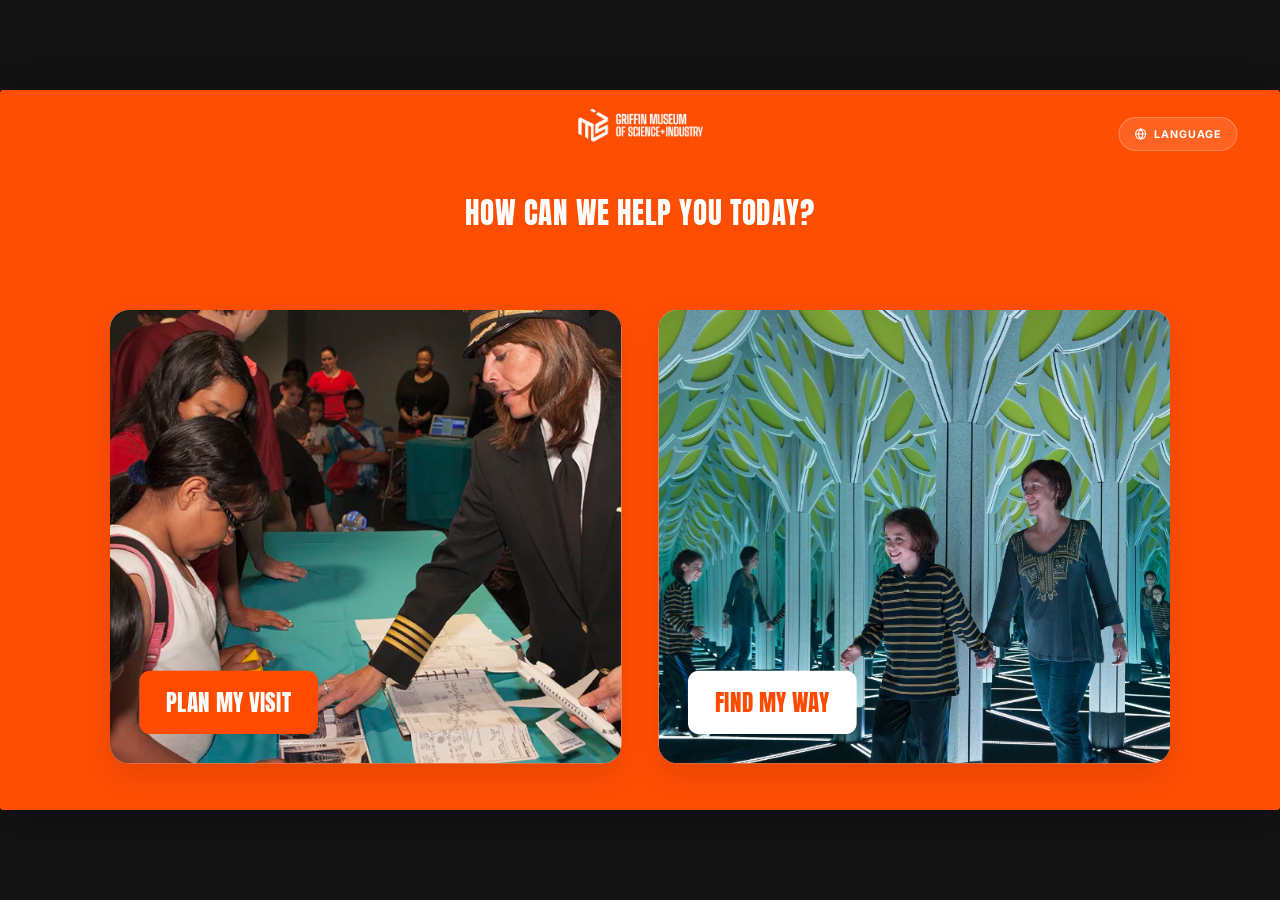
==== Kiosk/index.html @ d7f987ac "Add files via upload" ====
<!DOCTYPE html>
<html lang="en">
<head>
<meta charset="UTF-8">
<title>Griffin Museum of Science + Industry — Plan My Visit Kiosk</title>
<link rel="preconnect" href="https://fonts.googleapis.com">
<link href="https://fonts.googleapis.com/css2?family=Anton&family=Inter:wght@400;500;600;700;800&display=swap" rel="stylesheet">
<style>
  :root{
    --orange:#FE4E04;
    --orange-deep:#E64300;
    --orange-dark:#C93800;
    --orange-pill:#FF4B00;
    --orange-tint:#FFF1EA;
    --orange-tint2:#FFE3D4;
    --cream:#FFFBF8;
    --ink:#2A140A;
    --ink-soft:#6B4433;
    --line:#F0D9CC;
    --white:#FFFFFF;
    --shadow: 0 18px 40px rgba(120,40,0,0.18);
    --shadow-sm: 0 6px 16px rgba(120,40,0,0.14);
  }
  *{box-sizing:border-box; margin:0; padding:0;}
  html,body{
    width:100%; height:100%; overflow:hidden;
    background:#1a1a1a;
    font-family:'Inter',sans-serif;
  }
  .stage-wrap{
    position:fixed; inset:0;
    display:flex; align-items:center; justify-content:center;
    background:#141414;
  }
  .kiosk{
    position:absolute;
    left:50%;
    top:50%;
    width:1920px; height:1080px;
    transform-origin:center center;
    background: var(--cream);
    overflow:hidden;
    box-shadow: 0 0 80px rgba(0,0,0,0.5);
    border-radius: 6px;
  }
  .display{ font-family:'Anton', sans-serif; font-weight:400; text-transform:uppercase; letter-spacing:0.5px; }

  /* ---------- SCREEN BASE ---------- */
  .screen{
    position:absolute; inset:0;
    opacity:0; pointer-events:none;
    transform: translateY(14px) scale(0.994);
    transition: opacity .38s ease, transform .38s ease;
  }
  .screen.active{
    opacity:1; pointer-events:auto;
    transform: translateY(0) scale(1);
  }

  /* ---------- HOME SCREEN ---------- */
  #screen-home{ background: var(--orange); }
  .home-topbar{
    position:absolute; top:0; left:0; right:0; height:132px;
    display:flex; align-items:center; justify-content:flex-end;
    padding:0 64px; z-index:20;
  }
  /* Logo presentation matches find-my-way.html exactly (centred, 240px, with
     the same text fallback if the image asset is missing). */
  .brand{ display:flex; align-items:center; gap:18px; }
  .brand-logo{ width:240px; height:auto; display:block; }
  .topbar-logo{
    position:absolute; left:50%; top:50%;
    transform:translate(-50%,-50%);
    display:flex; align-items:center;
  }
  .brand-fallback{ display:none; color:#fff; line-height:1.05; text-align:center; }
  .brand-fallback b{ display:block; font-family:'Anton',sans-serif; font-size:26px; letter-spacing:0.5px; }
  .brand-fallback span{ display:block; font-size:12px; font-weight:700; letter-spacing:2px; opacity:0.85; margin-top:4px; }
  .brand-badge{
    width:64px; height:64px; border-radius:16px;
    background: var(--orange-deep);
    display:flex; align-items:center; justify-content:center;
    box-shadow: inset 0 0 0 2px rgba(255,255,255,0.25);
  }
  .brand-text{ color:#fff; line-height:1.15; }
  .brand-text b{ display:block; font-family:'Anton',sans-serif; font-size:22px; letter-spacing:0.5px; }
  .brand-text span{ display:block; font-size:13px; font-weight:600; opacity:0.85; letter-spacing:1.5px; }

  .lang-select{
    position:relative;
    display:flex; align-items:center; gap:10px;
    color:#fff; font-weight:700; letter-spacing:1.5px; font-size:16px;
    background:rgba(255,255,255,0.12); padding:14px 22px; border-radius:40px;
    cursor:pointer; border:1px solid rgba(255,255,255,0.35);
    transition: background .2s ease;
  }
  .lang-select:hover{ background:rgba(255,255,255,0.22); }
  .lang-menu{
    position:absolute; top:64px; right:0; background:#fff; border-radius:16px;
    box-shadow: var(--shadow); overflow:hidden; min-width:200px;
    opacity:0; transform: translateY(-8px); pointer-events:none;
    transition: all .2s ease; z-index:50;
  }
  .lang-menu.open{ opacity:1; transform:translateY(0); pointer-events:auto; }
  .lang-menu button{
    width:100%; text-align:left; padding:18px 22px; border:none; background:none;
    font-family:'Inter',sans-serif; font-size:16px; font-weight:600; color:var(--ink);
    display:flex; align-items:center; justify-content:space-between; cursor:pointer;
  }
  .lang-menu button:hover{ background:var(--orange-tint); }

  .home-headline{
    text-align:center; color:#fff; font-size:44px; margin-top:150px; padding:0 40px;
    letter-spacing:1px;
  }

  .home-cards{
    position:absolute; top:330px; left:0; right:0; bottom:70px;
    display:flex; gap:56px; padding:0 165px;
  }
  .home-card{
    position:relative; flex:1; border-radius:28px; overflow:hidden;
    cursor:pointer; border:none; box-shadow: var(--shadow);
    transition: transform .2s ease, box-shadow .2s ease;
  }
  .home-card:hover{ transform: translateY(-6px); box-shadow: 0 26px 55px rgba(0,0,0,0.3); }
  .home-card:active{ transform: translateY(-1px) scale(0.995); }
  .home-card .art{ position:absolute; inset:0; }
  .home-card .pill{
    position:absolute; left:44px; bottom:44px;
    font-family:'Anton',sans-serif; font-size:34px; letter-spacing:0.5px;
    padding:22px 40px; border-radius:16px;
  }
  .home-card.plan .pill{ background:var(--orange-pill); color:#fff; }
  .home-card.find .pill{ background:#fff; color:var(--orange-pill); }

  /* illustrative art panels, since we don't use external photography */
  .art-plan{
    background-image: url("images/plan-my-visit.png");
    background-size: cover;
    background-position: center;
  }
  .art-find{
    background-image: url("images/find-my-way.png");
    background-size: cover;
    background-position: center;
  }
  .art-svg{
  display:none;
  }

  /* ---------- SHARED HEADER (non-home screens) ---------- */
  .app-header{
    position:absolute; top:0; left:0; right:0; height:150px;
    display:flex; align-items:center; justify-content:space-between;
    padding:0 56px; background:var(--white);
    border-bottom:1px solid var(--line);
    z-index:20;
  }
  .header-left{ display:flex; align-items:center; gap:22px; }
  .back-btn{
    min-width:150px; height:72px; padding:0 26px; border-radius:36px;
    background:var(--orange-tint); border:2px solid var(--orange-tint2);
    display:flex; align-items:center; justify-content:center; gap:12px; cursor:pointer;
    color:var(--orange-deep); transition: background .2s ease, transform .15s ease;
    font-family:'Inter',sans-serif; font-size:20px; font-weight:800;
  }
  .back-btn:hover{ background:var(--orange-tint2); }
  .back-btn:active{ transform:scale(0.94); }
  .header-title{ line-height:1.2; }
  .header-title .eyebrow{ font-size:15px; font-weight:700; letter-spacing:2px; color:var(--orange-deep); }
  .header-title h1{ font-family:'Anton',sans-serif; font-size:32px; color:var(--ink); letter-spacing:0.3px; }

  .progress{
    display:flex; align-items:center; gap:14px;
  }
  .progress .step{
    display:flex; align-items:center; gap:10px;
    padding:10px 18px 10px 10px; border-radius:30px;
    background:var(--orange-tint);
  }
  .progress .dot{
    width:34px; height:34px; border-radius:50%;
    background:var(--line); color:var(--ink-soft);
    display:flex; align-items:center; justify-content:center;
    font-weight:800; font-size:15px; transition: all .25s ease;
  }
  .progress .dot.done{ background:var(--orange); color:#fff; }
  .progress .dot.current{ background:var(--orange-deep); color:#fff; box-shadow:0 0 0 5px var(--orange-tint2); }
  .progress .label{ font-size:14px; font-weight:700; color:var(--ink-soft); letter-spacing:0.4px; }
  .progress-track{ display:flex; align-items:center; }
  .progress-track .seg{ width:46px; height:4px; background:var(--line); }
  .progress-track .seg.done{ background:var(--orange); }

  .header-lang{
    display:flex; align-items:center; gap:10px; color:var(--ink-soft); font-weight:700;
    letter-spacing:1px; font-size:14px; background:var(--orange-tint); padding:12px 20px; border-radius:40px;
    cursor:pointer;
  }

  /* ---------- BODY / SCROLL AREA ---------- */
  .app-body{
    position:absolute; top:150px; left:0; right:0; bottom:170px;
    overflow-y:auto; padding:48px 90px 40px;
  }
  .app-body::-webkit-scrollbar{ width:10px; }
  .app-body::-webkit-scrollbar-thumb{ background:var(--orange-tint2); border-radius:10px; }

  .section-lede{ max-width:1100px; margin-bottom:36px; }
  .section-lede h2{ font-family:'Anton',sans-serif; font-size:40px; color:var(--ink); margin-bottom:10px; letter-spacing:0.3px; }
  .section-lede p{ font-size:19px; color:var(--ink-soft); font-weight:500; line-height:1.5; }

  /* ---------- BOTTOM ACTION BAR ---------- */
  .action-bar{
    position:absolute; left:0; right:0; bottom:0; height:170px;
    background:#fff; border-top:1px solid var(--line);
    display:flex; align-items:center; justify-content:space-between;
    padding:0 90px; z-index:20;
  }
  .action-info{ display:flex; align-items:center; gap:20px; }
  .action-info .count-badge{
    background:var(--orange); color:#fff; font-weight:800; font-size:22px;
    width:60px; height:60px; border-radius:50%; display:flex; align-items:center; justify-content:center;
  }
  .action-info .count-text{ font-size:18px; font-weight:700; color:var(--ink); }
  .action-info .count-sub{ font-size:15px; color:var(--ink-soft); font-weight:500; }

  .btn{
    font-family:'Anton',sans-serif; letter-spacing:0.5px; font-size:24px;
    padding:26px 52px; border-radius:18px; border:none; cursor:pointer;
    display:inline-flex; align-items:center; gap:14px;
    transition: transform .15s ease, box-shadow .2s ease, background .2s ease, opacity .2s ease;
  }
  .btn:active{ transform:scale(0.97); }
  .btn-primary{ background:var(--orange); color:#fff; box-shadow: var(--shadow-sm); }
  .btn-primary:hover{ background:var(--orange-deep); }
  .btn-primary:disabled{ background:#E9D9CE; color:#B39C8D; cursor:not-allowed; box-shadow:none; }
  .btn-ghost{ background:var(--orange-tint); color:var(--orange-deep); }
  .btn-ghost:hover{ background:var(--orange-tint2); }

  /* ---------- CATEGORY GRID ---------- */
  .cat-grid{
    display:grid; grid-template-columns: repeat(3, 1fr); gap:32px; max-width:1740px;
  }
  .cat-card{
    position:relative; border-radius:24px; padding:38px 34px; cursor:pointer;
    background:#fff; border:3px solid var(--line); min-height:230px;
    display:flex; flex-direction:column; justify-content:space-between;
    transition: all .2s ease;
  }
  .cat-card:hover{ border-color:var(--orange-tint2); transform:translateY(-3px); box-shadow: var(--shadow-sm); }
  .cat-card.selected{ border-color:var(--orange); background:var(--orange-tint); box-shadow: var(--shadow-sm); }
  .cat-icon-wrap{
    width:72px; height:72px; border-radius:18px; background:var(--orange-tint);
    display:flex; align-items:center; justify-content:center; color:var(--orange-deep);
    margin-bottom:8px;
  }
  .cat-card.selected .cat-icon-wrap{ background:var(--orange); color:#fff; }
  .cat-name{ font-family:'Anton',sans-serif; font-size:25px; color:var(--ink); letter-spacing:0.3px; margin-top:14px; }
  .cat-desc{ font-size:15.5px; color:var(--ink-soft); font-weight:500; margin-top:8px; line-height:1.4; }
  .cat-check{
    position:absolute; top:24px; right:24px; width:36px; height:36px; border-radius:50%;
    background:var(--orange); color:#fff; display:flex; align-items:center; justify-content:center;
    opacity:0; transform:scale(0.6); transition: all .2s ease;
  }
  .cat-card.selected .cat-check{ opacity:1; transform:scale(1); }


  .ticket-badge{
    display:inline-flex;
    align-items:center;
    width:max-content;
    margin-bottom:10px;
    padding:6px 12px;
    border-radius:999px;
    background:var(--orange);
    color:#fff;
    font-size:12px;
    font-weight:800;
    letter-spacing:0.45px;
    text-transform:uppercase;
  }

  /* ---------- EXHIBIT CARDS ---------- */
  .exhibit-grid{ display:grid; grid-template-columns: repeat(2, 1fr); gap:28px; max-width:1740px; }
  .exhibit-card{
    display:flex; gap:24px; background:#fff; border:2px solid var(--line); border-radius:22px;
    padding:26px; align-items:flex-start; transition: all .2s ease;
  }
  .exhibit-card.added{ border-color:var(--orange); background:var(--orange-tint); }
  .exhibit-icon{
    width:78px; height:78px; min-width:78px; border-radius:16px; background:var(--orange-tint2);
    display:flex; align-items:center; justify-content:center; color:var(--orange-deep);
  }
  .exhibit-card.added .exhibit-icon{ background:var(--orange); color:#fff; }
  .exhibit-body{ flex:1; }
  .exhibit-tags{ display:flex; gap:8px; flex-wrap:wrap; margin-bottom:8px; }
  .exhibit-tag{ font-size:12.5px; font-weight:700; letter-spacing:0.6px; color:var(--orange-deep); background:var(--orange-tint2); padding:5px 12px; border-radius:20px; text-transform:uppercase; }
  .exhibit-name{ font-family:'Anton',sans-serif; font-size:23px; color:var(--ink); letter-spacing:0.2px; }
  .exhibit-desc{ font-size:15.5px; color:var(--ink-soft); font-weight:500; margin:8px 0 12px; line-height:1.45; }
  .exhibit-meta{ display:flex; align-items:center; gap:8px; font-size:14.5px; font-weight:700; color:var(--ink-soft); }
  .exhibit-actions{ display:flex; flex-direction:column; align-items:flex-end; gap:10px; }
  .add-btn{
    display:flex; align-items:center; gap:10px; padding:14px 24px; border-radius:14px; border:none;
    font-weight:800; font-size:16px; cursor:pointer; white-space:nowrap;
    background:var(--orange); color:#fff; transition: all .18s ease;
  }
  .add-btn.added{ background:#fff; color:var(--orange-deep); border:2px solid var(--orange); }
  .add-btn:active{ transform:scale(0.95); }

  .recommendation-divider{
    grid-column:1 / -1;
    width:100%;
    margin:18px 0 4px;
    padding-top:28px;
    border-top:2px solid rgba(255,255,255,0.42);
  }

  .recommendation-divider h3{
    font-family:'Anton',sans-serif;
    font-size:30px;
    color:#fff;
    letter-spacing:0.4px;
    margin-bottom:6px;
  }

  .recommendation-divider p{
    font-size:16px;
    font-weight:600;
    color:rgba(255,255,255,0.88);
  }

  /* ---------- BUILDER SCREEN ---------- */
  .builder-layout{ max-width:1200px; }
  .builder-col h3{ font-family:'Anton',sans-serif; font-size:24px; color:var(--ink); margin-bottom:18px; letter-spacing:0.3px; }
  .visit-list{ display:flex; flex-direction:column; gap:16px; }
  .visit-row{
    display:flex; align-items:center; gap:18px; background:#fff; border:2px solid var(--line);
    border-radius:18px; padding:18px 20px;
  }
  .visit-row .exhibit-icon{ width:56px; height:56px; min-width:56px; border-radius:12px; }
  .visit-row .row-name{ font-family:'Anton',sans-serif; font-size:19px; color:var(--ink); }
  .visit-row .row-meta{ font-size:13.5px; color:var(--ink-soft); font-weight:600; margin-top:4px; }
  .remove-btn{
    margin-left:auto; width:46px; height:46px; border-radius:50%; border:none;
    background:var(--orange-tint); color:var(--orange-deep); cursor:pointer;
    display:flex; align-items:center; justify-content:center; transition: all .18s ease;
  }
  .remove-btn:hover{ background:#FFD9C4; }
  .empty-state{
    border:2px dashed var(--line); border-radius:20px; padding:50px 30px; text-align:center; color:var(--ink-soft);
  }
  .empty-state svg{ color:var(--orange-tint2); margin-bottom:14px; }
  .empty-state b{ display:block; color:var(--ink); font-size:18px; margin-bottom:6px; font-family:'Anton',sans-serif; letter-spacing:0.3px;}

  .suggest-row{
    display:flex; align-items:center; gap:16px; background:#fff; border:2px solid var(--line);
    border-radius:16px; padding:16px 18px; margin-bottom:14px;
  }
  .suggest-row .exhibit-icon{ width:52px; height:52px; min-width:52px; border-radius:12px; }
  .suggest-row .row-name{ font-family:'Anton',sans-serif; font-size:17px; color:var(--ink); }
  .suggest-row .row-meta{ font-size:13px; color:var(--ink-soft); font-weight:600; margin-top:3px; }
  .mini-add{
    margin-left:auto; width:44px; height:44px; border-radius:50%; border:none; cursor:pointer;
    background:var(--orange); color:#fff; display:flex; align-items:center; justify-content:center;
  }

  /* ---------- REVIEW SCREEN ---------- */
  .review-summary{
    display:flex; gap:22px; max-width:1740px; margin-bottom:36px;
  }
  .summary-card{
    flex:1; background:var(--orange-tint); border-radius:20px; padding:26px 30px;
  }
  .summary-card .num{ font-family:'Anton',sans-serif; font-size:44px; color:var(--orange-deep); }
  .summary-card .lbl{ font-size:15px; font-weight:700; color:var(--ink-soft); letter-spacing:0.4px; margin-top:4px; }
  .review-list{ display:flex; flex-direction:column; gap:18px; max-width:1740px; }
  .review-row{
    display:flex; align-items:center; gap:22px; background:#fff; border:2px solid var(--line);
    border-radius:20px; padding:22px 26px;
  }
  .review-index{
    width:44px; height:44px; border-radius:50%; background:var(--orange); color:#fff; font-weight:800;
    display:flex; align-items:center; justify-content:center; font-size:18px; min-width:44px;
  }

  /* ---------- QR SCREEN ---------- */
  #screen-qr .app-body{ display:flex; align-items:center; justify-content:center; }
  .qr-wrap{ display:flex; gap:70px; align-items:center; max-width:1500px; }
  .qr-card{
    background:#fff; border-radius:28px; padding:36px; box-shadow: var(--shadow);
    border:2px solid var(--line);
  }
  .qr-text h2{ font-family:'Anton',sans-serif; font-size:46px; color:var(--ink); margin-bottom:18px; letter-spacing:0.3px; }
  .qr-text p{ font-size:19px; color:var(--ink-soft); font-weight:500; line-height:1.6; max-width:620px; margin-bottom:14px; }
  .qr-list{ margin:20px 0 30px; display:flex; flex-direction:column; gap:14px; }
  .qr-list li{ list-style:none; display:flex; align-items:center; gap:14px; font-size:17px; font-weight:600; color:var(--ink); }
  .qr-open-link{ display:inline-block; margin-bottom:20px; font-size:15px; font-weight:600; color:var(--orange); text-decoration:none; border-bottom:1px solid currentColor; padding-bottom:1px; word-break:break-all; }
  .qr-list .num{ width:34px; height:34px; border-radius:50%; background:var(--orange); color:#fff; display:flex; align-items:center; justify-content:center; font-weight:800; font-size:15px; min-width:34px; }

  .toast{
    position:absolute; left:50%; bottom:200px; transform:translateX(-50%) translateY(20px);
    background:var(--ink); color:#fff; padding:18px 30px; border-radius:16px; font-weight:600; font-size:16px;
    opacity:0; transition: all .3s ease; pointer-events:none; z-index:100; box-shadow:0 10px 30px rgba(0,0,0,0.3);
  }
  .toast.show{ opacity:1; transform:translateX(-50%) translateY(0); }

  /* ---------- GLOBAL ORANGE THEME ---------- */
  .kiosk,
  .screen,
  .app-body{
    background:#fe4e04;
  }

  .app-header,
  .action-bar{
    background:#fe4e04;
    border-color:rgba(255,255,255,0.28);
  }

  .header-title .eyebrow,
  .header-title h1,
  .section-lede h2,
  .section-lede p,
  .builder-col h3,
  .action-info .count-text,
  .action-info .count-sub,
  .progress .label,
  .header-lang{
    color:#ffffff;
  }

  .back-btn,
  .header-lang{
    background:rgba(255,255,255,0.16);
    border-color:rgba(255,255,255,0.42);
    color:#ffffff;
  }

  .back-btn:hover,
  .header-lang:hover{
    background:rgba(255,255,255,0.26);
  }

  .progress .dot{
    background:rgba(255,255,255,0.30);
    color:#ffffff;
  }

  .progress .dot.done,
  .progress .dot.current{
    background:#ffffff;
    color:#fe4e04;
    box-shadow:none;
  }

  .progress-track .seg{
    background:rgba(255,255,255,0.30);
  }

  .progress-track .seg.done{
    background:#ffffff;
  }

  .action-info .count-badge{
    background:#ffffff;
    color:#fe4e04;
  }

  .btn-primary{
    background:#ffffff;
    color:#fe4e04;
  }

  .btn-primary:hover{
    background:#fff1ea;
  }

  .btn-primary:disabled{
    background:rgba(255,255,255,0.30);
    color:rgba(255,255,255,0.70);
  }

  .app-body::-webkit-scrollbar-thumb{
    background:rgba(255,255,255,0.48);
  }

  /* Keep cards light for readability against the orange background */
  .cat-card,
  .exhibit-card,
  .visit-row,
  .suggest-row,
  .review-row,
  .qr-card,
  .summary-card,
  .empty-state{
    background:#ffffff;
  }

  .cat-card.selected,
  .exhibit-card.added{
    background:#fff1ea;
  }

  .summary-card{
    border:2px solid rgba(255,255,255,0.55);
  }

  .qr-text h2,
  .qr-text p,
  .qr-list li{
    color:#ffffff;
  }

  .btn-ghost{
    background:#ffffff;
    color:#fe4e04;
  }

  .btn-ghost:hover{
    background:#fff1ea;
  }


  /* ---------- LANGUAGE MENU (shared) ---------- */
  .kiosk-lang-menu{
    position:absolute; top:calc(100% + 10px); right:0; min-width:210px;
    background:#fff; border-radius:16px; padding:8px; z-index:60;
    box-shadow:0 18px 44px rgba(0,0,0,0.24);
    opacity:0; transform:translateY(-8px); pointer-events:none;
    transition:opacity .18s ease, transform .18s ease;
  }
  .kiosk-lang-menu.open{ opacity:1; transform:translateY(0); pointer-events:auto; }
  .kiosk-lang-menu button{
    display:flex; align-items:center; justify-content:space-between; gap:14px;
    width:100%; background:none; border:none; cursor:pointer; text-align:left;
    font-family:'Inter',sans-serif; font-size:17px; font-weight:700;
    color:var(--ink,#2A140A); padding:12px 14px; border-radius:11px;
  }
  .kiosk-lang-menu button:hover{ background:var(--orange-tint,#FFF1EA); }
  .kiosk-lang-menu button span{ color:var(--orange,#FE4E04); font-size:18px; }
  body.lang-rtl .display,
  body.lang-rtl h1, body.lang-rtl h2, body.lang-rtl h3, body.lang-rtl p,
  body.lang-rtl .result-name, body.lang-rtl .result-sub, body.lang-rtl .result-meta,
  body.lang-rtl .count-text, body.lang-rtl .count-sub, body.lang-rtl .fmw-instruct,
  body.lang-rtl .nav-card, body.lang-rtl .pill{ direction:rtl; unicode-bidi:plaintext; }

</style>
</head>
<body>

<div class="stage-wrap">
  <div class="kiosk" id="kiosk">

    <!-- ============ HOME SCREEN ============ -->
    <section class="screen active" id="screen-home">
      <div class="home-topbar">
        <div class="topbar-logo">
          <img src="images/griffin-msi-logo.png" alt="Griffin Museum of Science and Industry" class="brand-logo"
               onerror="this.style.display='none'; this.nextElementSibling.style.display='block';">
          <div class="brand-fallback" aria-hidden="true"><b>Griffin</b><span>Museum of Science + Industry</span></div>
        </div>
        <div style="position:relative;">
          <div class="lang-select" id="langToggleHome">
            <svg width="20" height="20" viewBox="0 0 24 24" fill="none" stroke="#fff" stroke-width="2"><circle cx="12" cy="12" r="9"/><path d="M3 12h18M12 3c2.5 2.6 4 6 4 9s-1.5 6.4-4 9c-2.5-2.6-4-6-4-9s1.5-6.4 4-9Z"/></svg>
            LANGUAGE
          </div>

        </div>
      </div>

      <h1 class="home-headline display">How can we help you today?</h1>

      <div class="home-cards">
        <button class="home-card plan" id="btnPlanVisit">
          <div class="art art-plan">
            <svg class="art-svg" viewBox="0 0 400 420" preserveAspectRatio="xMidYMid slice">
              <circle cx="330" cy="70" r="120" fill="rgba(255,255,255,0.05)"/>
              <circle cx="60" cy="360" r="160" fill="rgba(255,255,255,0.04)"/>
              <g stroke="rgba(255,255,255,0.35)" stroke-width="3" fill="none">
                <rect x="90" y="140" width="220" height="150" rx="14"/>
                <path d="M90 185 h220"/>
                <path d="M130 140 v-18 M270 140 v-18"/>
              </g>
              <path d="M120 300 L200 250 L320 210" stroke="rgba(255,255,255,0.5)" stroke-width="4" fill="none" stroke-linecap="round" stroke-dasharray="2 14"/>
              <circle cx="120" cy="300" r="8" fill="#fff" opacity="0.8"/>
              <circle cx="320" cy="210" r="8" fill="#fff" opacity="0.8"/>
            </svg>
          </div>
          <div class="pill display">Plan My Visit</div>
        </button>

        <button class="home-card find" id="btnFindWay">
          <div class="art art-find">
            <svg class="art-svg" viewBox="0 0 400 420" preserveAspectRatio="xMidYMid slice">
              <g stroke="rgba(255,255,255,0.25)" stroke-width="3">
                <line x1="40" y1="0" x2="40" y2="420"/>
                <line x1="130" y1="0" x2="130" y2="420"/>
                <line x1="220" y1="0" x2="220" y2="420"/>
                <line x1="310" y1="0" x2="310" y2="420"/>
              </g>
              <circle cx="200" cy="230" r="46" fill="none" stroke="#fff" stroke-width="4" opacity="0.85"/>
              <path d="M200 200 v-30 M200 40 v20 M182 55 l18-18 18 18" stroke="#fff" stroke-width="4" fill="none" stroke-linecap="round" stroke-linejoin="round" opacity="0.85"/>
            </svg>
          </div>
          <div class="pill display">Find My Way</div>
        </button>
      </div>
    </section>

    <!-- ============ CATEGORY SELECTION ============ -->
    <section class="screen" id="screen-categories">
      <header class="app-header">
        <div class="header-left">
          <button class="back-btn" data-back="home" type="button" aria-label="Go back"></button>
          <div class="header-title">
          </div>
        </div>
        <div class="progress" id="progress-categories"></div>
        <div class="header-lang">
          <svg width="18" height="18" viewBox="0 0 24 24" fill="none" stroke="currentColor" stroke-width="2"><circle cx="12" cy="12" r="9"/><path d="M3 12h18"/></svg>
          LANGUAGE
        </div>
      </header>
      <div class="app-body">
        <div class="section-lede">
          <h2 class="display">What are you interested in today?</h2>
          <p>Select one or more </p>
        </div>
        <div class="cat-grid" id="catGrid"></div>
      </div>
      <div class="action-bar">
        <div class="action-info">
          <div class="count-badge" id="catCount">0</div>
          <div>
            <div class="count-text">Categories selected</div>
            <div class="count-sub">Choose at least one to continue</div>
          </div>
        </div>
        <button class="btn btn-primary" id="btnToRecommended" disabled>Show me exhibits →</button>
      </div>
    </section>

    <!-- ============ RECOMMENDED EXHIBITS ============ -->
    <section class="screen" id="screen-recommended">
      <header class="app-header">
        <div class="header-left">
          <button class="back-btn" data-back="categories" type="button" aria-label="Go back"></button>
          <div class="header-title">
          </div>
        </div>
        <div class="progress" id="progress-recommended"></div>
        <div class="header-lang">
          <svg width="18" height="18" viewBox="0 0 24 24" fill="none" stroke="currentColor" stroke-width="2"><circle cx="12" cy="12" r="9"/><path d="M3 12h18"/></svg>
          LANGUAGE
        </div>
      </header>
      <div class="app-body">
        <div class="section-lede">
          <h2 class="display">Your visit is ready</h2>
          <p>We built this itinerary based on your interests. Remove anything you are not interested in, or add a few extra exhibits below if you would like.</p>
        </div>
        <div class="exhibit-grid" id="recGrid"></div>
      </div>
      <div class="action-bar">
        <div class="action-info">
          <div class="count-badge" id="recCount">0</div>
          <div>
            <div class="count-text" id="recCountText">Exhibits added</div>
            <div class="count-sub">Remove or add exhibits before reviewing</div>
          </div>
        </div>
        <button class="btn btn-primary" id="btnToBuilder">Review my route →</button>
      </div>
    </section>

    <!-- ============ REVIEW ============ -->
    <section class="screen" id="screen-review">
      <header class="app-header">
        <div class="header-left">
          <button class="back-btn" data-back="recommended" type="button" aria-label="Go back"></button>
          <div class="header-title">
          </div>
        </div>
        <div class="progress" id="progress-review"></div>
        <div class="header-lang">
          <svg width="18" height="18" viewBox="0 0 24 24" fill="none" stroke="currentColor" stroke-width="2"><circle cx="12" cy="12" r="9"/><path d="M3 12h18"/></svg>
          LANGUAGE
        </div>
      </header>
      <div class="app-body">
        <div class="section-lede">
          <h2 class="display">Here's your personalized route for the day</h2>
          <p>Double check your list below. You can still remove anything before we generate your plan.</p>
        </div>
        <div class="review-summary" id="reviewSummary"></div>
        <div class="review-list" id="reviewList"></div>
      </div>
      <div class="action-bar">
        <div class="action-info">
          <div>
            <div class="count-text">Ready when you are</div>
            <div class="count-sub">We'll generate a QR code to send this to your phone</div>
          </div>
        </div>
        <button class="btn btn-primary" id="btnToQr">Generate my plan →</button>
      </div>
    </section>

    <!-- ============ QR HANDOFF ============ -->
    <section class="screen" id="screen-qr">
      <header class="app-header">
        <div class="header-left">
          <button class="back-btn" data-back="review" type="button" aria-label="Go back"></button>
          <div class="header-title">
          </div>
        </div>
        <div class="progress" id="progress-qr"></div>
        <div class="header-lang">
          <svg width="18" height="18" viewBox="0 0 24 24" fill="none" stroke="currentColor" stroke-width="2"><circle cx="12" cy="12" r="9"/><path d="M3 12h18"/></svg>
          LANGUAGE
        </div>
      </header>
      <div class="app-body">
        <div class="qr-wrap">
          <div class="qr-card">
            <canvas id="qrCanvas" width="300" height="300" style="width:300px;height:300px;image-rendering:pixelated;border-radius:12px;"></canvas>
          </div>
          <div class="qr-text">
            <h2 class="display">Scan to get your plan</h2>
            <p>Point your phone's camera at the code to save your personalized route, with turn-by-turn directions to every exhibit.</p>
            <a id="qrOpenLink" class="qr-open-link" href="#" target="_blank" rel="noopener" hidden>Open mobile version</a>
            <ul class="qr-list">
              <li><span class="num">1</span> Open your camera app</li>
              <li><span class="num">2</span> Point it at the code</li>
              <li><span class="num">3</span> Tap the link that appears</li>
            </ul>
            <button class="btn btn-ghost" id="btnStartOver">
              <svg width="20" height="20" viewBox="0 0 24 24" fill="none" stroke="currentColor" stroke-width="2.4" stroke-linecap="round" stroke-linejoin="round"><path d="M21 12a9 9 0 1 1-3-6.7"/><polyline points="21 3 21 9 15 9"/></svg>
              Start over
            </button>
          </div>
        </div>
      </div>
    </section>

    <div class="toast" id="toast"></div>
  </div>
</div>

<!-- Self-contained QR encoder + kiosk→phone transfer URL builder (shared with find-my-way.html). -->
<script src="qr-transfer.js"></script>
<script>
/* ================= ICONS ================= */
const ICONS = {
  family: `<circle cx="8" cy="8" r="3.2"/><circle cx="16" cy="8" r="3.2"/><path d="M3 20c0-3.5 2.5-6 5-6s5 2.5 5 6M11 20c0-3.5 2.5-6 5-6s5 2.5 5 6"/>`,
  human: `<circle cx="12" cy="6" r="3"/><polyline points="3 15 8 15 10 11 14 19 16 15 21 15"/>`,
  rocket: `<path d="M12 2c3 2 5 6 5 10 0 2-1 4-2 5l-6 0c-1-1-2-3-2-5 0-4 2-8 5-10Z"/><circle cx="12" cy="9" r="1.6"/><path d="M9 17l-3 4M15 17l3 4M10 21h4"/>`,
  leaf: `<path d="M20 4C10 4 4 10 4 18c0 1 0 2 .3 2.7C5 21 6 21 6 21c8 0 14-6 14-16 0-.3 0-.7-.1-1Z"/><path d="M6 20C10 16 13 12 18 6"/>`,
  gear: `<path d="M12 8a4 4 0 1 0 0 8 4 4 0 0 0 0-8Z"/><path d="M12 2v3M12 19v3M4.2 4.2l2.1 2.1M17.7 17.7l2.1 2.1M2 12h3M19 12h3M4.2 19.8l2.1-2.1M17.7 6.3l2.1-2.1"/>`,
  star: `<polygon points="12,2.5 15,9 22,9 16.5,13.5 18.5,21 12,17 5.5,21 7.5,13.5 2,9 9,9"/>`,
  clock: `<circle cx="12" cy="12" r="9"/><path d="M12 7v5l3.5 2"/>`,
  plus: `<path d="M12 5v14M5 12h14"/>`,
  check: `<polyline points="4 12 9 17 20 6"/>`,
  x: `<path d="M6 6l12 12M18 6L6 18"/>`,
  arrowleft: `<path d="M19 12H5M11 5l-7 7 7 7"/>`,
  route: `<circle cx="6" cy="6" r="2.5"/><circle cx="18" cy="18" r="2.5"/><path d="M8.2 7.2 15.8 16.8"/>`
};
function icon(name, size, stroke){
  stroke = stroke===undefined?2:stroke;
  return `<svg width="${size}" height="${size}" viewBox="0 0 24 24" fill="none" stroke="currentColor" stroke-width="${stroke}" stroke-linecap="round" stroke-linejoin="round">${ICONS[name]}</svg>`;
}

/* ================= DATA ================= */
const CATEGORIES = [
  { id:'family', name:'Family Favorites', desc:'Crowd-pleasers for every age.', icon:'family' },
  { id:'human', name:'The Human Experience', desc:'Stories of people, past and present.', icon:'human' },
  { id:'space', name:'Space', desc:'Rockets, invention, and big ideas.', icon:'rocket' },
  { id:'earth', name:'Earth & Environment', desc:'Our planet, up close.', icon:'leaf' },
  { id:'transport', name:'Transportation & Engineering', desc:'Machines that move the world.', icon:'gear' },
  { id:'must', name:'Must-Sees', desc:'The exhibits nobody skips.', icon:'star' },
];

const EXHIBITS = [
  { id:'spiderman', paid:true, name:"Marvel’s Spider-Man: Beyond Amazing — The Exhibition", cats:['family','human','must'], time:'—', icon:'star', desc:'Step into the exciting world of the beloved superhero.', floor:2, floorLabel:'Main Level 2', zone:'east', routeOrder:280 },
  { id:'annefrank', paid:true, name:'Anne Frank The Exhibition', cats:['human','must'], time:'—', icon:'human', desc:'Experience the life and legacy of Anne Frank in a powerful new way.', floor:2, floorLabel:'Main Level 2', zone:'center', routeOrder:250 },
  { id:'poweringfuture', name:'Powering the Future', cats:['human','earth','transport'], time:'—', icon:'gear', desc:'Explore how energy shapes our daily lives today and tomorrow.', floor:3, floorLabel:'Balcony Level 3', zone:'west', routeOrder:330 },
  { id:'paultazewell', name:'Crafting Character: The Costumes of Paul Tazewell', cats:['human'], time:'—', icon:'star', desc:'Step into the innovative and imaginative world of award-winning fashion and costume designer Paul Tazewell.', floor:2, floorLabel:'Main Level 2', zone:'special exhibition', routeOrder:270 },
  { id:'spacecenter', name:'Henry Crown Space Center', cats:['family','space','transport','must'], time:'—', icon:'rocket', desc:'Discover the history and future of space exploration, from the Space Race to SpaceX.', floor:1, floorLabel:'Lower Level 1', zone:'west', routeOrder:410 },
  { id:'sciencestorms', name:'Science Storms', cats:['family','earth','must'], time:'—', icon:'leaf', desc:'Step into a tornado and explore the science behind powerful natural phenomena.', floor:2, floorLabel:'Main Level 2', zone:'center', routeOrder:240 },
  { id:'u505', name:'U-505 Submarine', cats:['family','human','transport','must'], time:'—', icon:'gear', desc:'Experience the only German submarine in the U.S. in this dramatic exhibit and national war memorial.', floor:1, floorLabel:'Lower Level 1', zone:'west', routeOrder:400 },
  { id:'bicycle', name:'Art of the Bicycle', cats:['transport'], time:'—', icon:'gear', desc:'See rare historic bicycles alongside new high-tech bikes.', floor:2, floorLabel:'Main Level 2', zone:'east', routeOrder:300 },
  { id:'fairycastle', name:"Colleen Moore's Fairy Castle", cats:['family','human'], time:'—', icon:'star', desc:'Explore a beloved miniature home filled with intricate details and tiny lights.', floor:1, floorLabel:'Lower Level 1', zone:'center', routeOrder:450 },
  { id:'earthrevealed', name:'Earth Revealed', cats:['family','earth'], time:'—', icon:'leaf', desc:'See a breathtaking view of the planet on a dynamic video sphere.', floor:2, floorLabel:'Main Level 2', zone:'east', routeOrder:290 },
  { id:'extremeice', name:'Extreme Ice', cats:['earth'], time:'—', icon:'leaf', desc:'See dramatic images and time-lapse video showing the pace of glacier melt and climate change.', floor:2, floorLabel:'Main Level 2', zone:'east', routeOrder:285 },
  { id:'farmtech', name:'Farm Tech', cats:['earth','transport'], time:'—', icon:'leaf', desc:'Discover the science and technology helping raise the world’s food supply.', floor:1, floorLabel:'Lower Level 1', zone:'center', routeOrder:440 },
  { id:'simulators', paid:true, name:'Flight and Motion Simulators', cats:['family','space','transport'], time:'—', icon:'gear', desc:'Experience and control flights inspired by aircraft from throughout history.', floor:3, floorLabel:'Balcony Level 3', zone:'west', routeOrder:310 },
  { id:'numbers', name:'Numbers in Nature: A Mirror Maze', cats:['family','earth','must'], time:'—', icon:'leaf', desc:'Discover the patterns that surround us in nature and reveal how the world works.', floor:1, floorLabel:'Lower Level 1', zone:'center', routeOrder:430 },
  { id:'zephyr', name:'Pioneer Zephyr', cats:['transport','must'], time:'—', icon:'gear', desc:'Climb aboard the historic Pioneer Zephyr.', floor:0, floorLabel:'Entry Hall', zone:'center', routeOrder:500 },
  { id:'ships', name:'Ships Gallery', cats:['human','transport'], time:'—', icon:'gear', desc:'Journey across millennia of seafaring through authentic ship models.', floor:1, floorLabel:'Lower Level 1', zone:'east', routeOrder:480 },
  { id:'steelmakers', name:'Steelmakers', cats:['human','transport'], time:'—', icon:'gear', desc:'Explore the science and stories behind one of the world’s most essential materials.', floor:1, floorLabel:'Lower Level 1', zone:'east', routeOrder:470 },
  { id:'jollyball', name:'Swiss Jollyball', cats:['family'], time:'—', icon:'star', desc:'See the giant kinetic machine once declared the world’s largest flipper machine.', floor:1, floorLabel:'Lower Level 1', zone:'center', routeOrder:460 },
  { id:'takeflight', name:'Take Flight', cats:['space','transport'], time:'—', icon:'gear', desc:'Explore a Boeing 727 and the science of modern aviation.', floor:3, floorLabel:'Balcony Level 3', zone:'west', routeOrder:320 },
  { id:'blueparadox', name:'The Blue Paradox', cats:['family','earth','must'], time:'—', icon:'leaf', desc:'Explore plastic pollution and the steps we can take to address it.', floor:2, floorLabel:'Main Level 2', zone:'west', routeOrder:200 },
  { id:'trainstory', name:'The Great Train Story', cats:['family','transport','must'], time:'—', icon:'gear', desc:'Follow a model railroad journey across the country.', floor:2, floorLabel:'Main Level 2', zone:'west', routeOrder:210 },
  { id:'ideafactory', name:'The Idea Factory', cats:['family'], time:'—', icon:'rocket', desc:'Young visitors can conduct their own play-filled scientific investigations.', floor:1, floorLabel:'Lower Level 1', zone:'center', routeOrder:420 },
  { id:'transportgallery', name:'Transportation Gallery', cats:['transport'], time:'—', icon:'gear', desc:'See historic vehicles that have flown, chugged, and sped into the record books.', floor:2, floorLabel:'Main Level 2', zone:'west', routeOrder:220 },
  { id:'vrtransporter', paid:true, name:'VR Transporter', cats:['space','transport'], time:'—', icon:'rocket', desc:'Travel into space or beneath the sea with motion-based virtual reality.', floor:3, floorLabel:'Balcony Level 3', zone:'west', routeOrder:315 },
  { id:'whispering', name:'Whispering Gallery', cats:['family'], time:'—', icon:'human', desc:'Experience acoustic design that carries a whisper clearly across the room.', floor:2, floorLabel:'Main Level 2', zone:'east', routeOrder:295 },
  { id:'you', name:'YOU! The Experience', cats:['family','human'], time:'—', icon:'human', desc:'Explore how experiences, choices, personality, and environment shape who you are.', floor:3, floorLabel:'Balcony Level 3', zone:'east', routeOrder:340 },
  { id:'mainstreet', name:"Yesterday’s Main Street", cats:['human','must'], time:'—', icon:'human', desc:'Stroll the cobblestone streets of turn-of-the-20th-century Chicago.', floor:2, floorLabel:'Main Level 2', zone:'west', routeOrder:230 }
];

const RECOMMENDATION_ORDER = {
  must: [
    'u505','sciencestorms','spacecenter','zephyr','blueparadox',
    'mainstreet','annefrank','spiderman','numbers','trainstory'
  ],
  family: [
    'sciencestorms','numbers','ideafactory','u505','spacecenter',
    'trainstory','fairycastle','blueparadox','earthrevealed',
    'simulators','jollyball','whispering','you','spiderman'
  ],
  human: [
    'annefrank','mainstreet','you','paultazewell','fairycastle',
    'spiderman','ships','steelmakers','u505','poweringfuture'
  ],
  space: [
    'spacecenter','simulators','takeflight','vrtransporter'
  ],
  earth: [
    'blueparadox','sciencestorms','earthrevealed','extremeice',
    'farmtech','poweringfuture','numbers'
  ],
  transport: [
    'u505','zephyr','transportgallery','trainstory','takeflight',
    'simulators','bicycle','ships','steelmakers','farmtech',
    'poweringfuture','spacecenter','vrtransporter'
  ]
};

const CAT_BY_ID = Object.fromEntries(CATEGORIES.map(c=>[c.id,c]));
const EXH_BY_ID = Object.fromEntries(EXHIBITS.map(e=>[e.id,e]));

/* If a graph.json (exported from the Map Editor) sits beside this file, sync each
   exhibit's floor from it — matched by name. Non-destructive: categories,
   descriptions, icons, and recommendation logic are untouched, and anything the
   graph doesn't cover (or if graph.json is absent) stays exactly as defined above. */
(function(){
  try{
    fetch("graph.json", { cache: "no-store" })
      .then(function(r){ return r.ok ? r.json() : null; })
      .then(function(g){
        if(!g || !Array.isArray(g.nodes)) return;
        // The physical kiosk's start node (set per-kiosk in the Map Editor). Used as
        // the plan's origin so routes begin here; validated against the graph, and
        // left null if unset (the mobile app then falls back to its documented default).
        var kioskId = g.activeKioskId ? String(g.activeKioskId) : "";
        var hasKiosk = kioskId && g.nodes.some(function(n){ return String(n.id) === kioskId; });
        window.__activeKioskId = hasKiosk ? kioskId : null;
        var floors = {};
        (g.floors || []).forEach(function(f){ floors[f.id] = { level: (f.level || 0), name: String(f.name || "") }; });

        // Stable-ID association: group graph nodes by their exhibitId. Display
        // names are NEVER compared — a node belongs to an exhibit only through its
        // exhibitId field. One exhibit may own several nodes (multiple entrances).
        var nodesByExhibitId = {};
        g.nodes.forEach(function(n){
          var xid = n.exhibitId ? String(n.exhibitId) : "";
          if(!xid) return;
          (nodesByExhibitId[xid] = nodesByExhibitId[xid] || []).push(n);
        });
        window.__nodesByExhibitId = nodesByExhibitId;

        EXHIBITS.forEach(function(e){
          var nodes = nodesByExhibitId[e.id];             // e.id IS the permanent exhibitId
          if(!nodes || !nodes.length) return;             // no graph node yet → stays non-routable
          e.nodeIds = nodes.map(function(n){ return n.id; });  // every entrance; nearest chosen at route time
          e.nodeId  = e.nodeIds[0];                        // representative id carried in the QR
          var f = floors[nodes[0].floorId];
          if(f){ e.floor = f.level; e.floorLabel = f.name + (f.level > 0 ? (" " + f.level) : ""); }
        });
        if(typeof window.__onExhibitsUpdated === "function"){ try{ window.__onExhibitsUpdated(); }catch(e){} }
      })
      .catch(function(){});
  }catch(e){}
})();

/* Sort a finished visit by a practical museum route:
   Main Level 2 → Balcony Level 3 → Lower Level 1 → Entry Hall */
function sortByMuseumRoute(exhibits){

  const floorOrder = {
    0: 0,   // Entry Hall
    1: 1,   // Lower Level
    2: 2,   // Main Level
    3: 3    // Balcony Level
  };

  return [...exhibits].sort((a,b)=>{

    const floorDiff = floorOrder[a.floor] - floorOrder[b.floor];
    if(floorDiff !== 0) return floorDiff;

    return a.routeOrder - b.routeOrder;
  });

}
/* ================= STATE ================= */
const state = {
  categories: new Set(),
  myVisit: new Set(),
};

const FLOW = ['home','categories','recommended','review','qr'];
const STEP_LABELS = { categories:'Interests', recommended:'Recommendations', review:'Review', qr:'Get your plan' };
const STEP_SCREENS = ['categories','recommended','review','qr'];
let current = 'home';

function goTo(screenId){
  document.querySelectorAll('.screen').forEach(s=>s.classList.remove('active'));
  document.getElementById('screen-'+screenId).classList.add('active');
  current = screenId;
  renderScreen(screenId);
}

document.querySelectorAll('[data-back]').forEach(btn=>{
  btn.innerHTML = `${icon('arrowleft', 26, 2.4)}<span>Back</span>`;
  btn.addEventListener('click', ()=> goTo(btn.getAttribute('data-back')));
});

/* ================= TOAST ================= */
let toastTimer;
function showToast(msg){
  const t = document.getElementById('toast');
  t.textContent = msg;
  t.classList.add('show');
  clearTimeout(toastTimer);
  toastTimer = setTimeout(()=> t.classList.remove('show'), 2200);
}

/* ================= LANGUAGE STUB ================= */
document.querySelectorAll('.header-lang').forEach(el=>{
  el.addEventListener('click', ()=> showToast('English is currently selected.'));
});

/* ================= HOME ================= */
document.getElementById('btnPlanVisit').addEventListener('click', ()=> goTo('categories'));
document.getElementById("btnFindWay").addEventListener("click", () => {
    window.location.href = "find-my-way.html";
});

/* ================= PROGRESS BAR ================= */
function renderProgress(containerId, activeStep){
  const el = document.getElementById(containerId);
  if(!el) return;
  const idx = STEP_SCREENS.indexOf(activeStep);
  let html = '';
  STEP_SCREENS.forEach((s,i)=>{
    let cls = 'dot';
    if(i < idx) cls += ' done';
    if(i === idx) cls += ' current';
    html += `<div class="dot ${cls.replace('dot ','')}">${ i<idx ? icon('check',16,3) : (i+1) }</div>`;
    if(i < STEP_SCREENS.length-1){
      html += `<div class="progress-track"><div class="seg ${i<idx?'done':''}"></div></div>`;
    }
  });
  el.innerHTML = `<div class="label">${STEP_LABELS[activeStep]}</div>${html}`;
}

/* ================= CATEGORY SCREEN ================= */
function renderCategories(){
  const grid = document.getElementById('catGrid');
  grid.innerHTML = CATEGORIES.map(c=>`
    <div class="cat-card ${state.categories.has(c.id)?'selected':''}" data-cat="${c.id}">
      <div class="cat-check">${icon('check',18,3)}</div>
      <div class="cat-icon-wrap">${icon(c.icon,32,2)}</div>
      <div>
        <div class="cat-name display">${c.name}</div>
        <div class="cat-desc">${c.desc}</div>
      </div>
    </div>
  `).join('');
  grid.querySelectorAll('.cat-card').forEach(card=>{
    card.addEventListener('click', ()=>{
      const id = card.getAttribute('data-cat');
      state.categories.has(id) ? state.categories.delete(id) : state.categories.add(id);
      renderCategories();
      updateCategoryBar();
    });
  });
}
function updateCategoryBar(){
  const n = state.categories.size;
  document.getElementById('catCount').textContent = n;
  document.getElementById('btnToRecommended').disabled = n===0;
}
document.getElementById('btnToRecommended').addEventListener('click', ()=>{
  if(state.categories.size===0) return;

  state.myVisit.clear();

  getRecommended().slice(0,8).forEach(ex=>state.myVisit.add(ex.id));

  goTo('recommended');
});

/* ================= RECOMMENDED SCREEN ================= */
function getRecommended(){
  const selected = Array.from(state.categories);

  return EXHIBITS
    .filter(e => e.cats.some(c => state.categories.has(c)))
    .sort((a,b)=>{
      const aMatches = a.cats.filter(c => state.categories.has(c)).length;
      const bMatches = b.cats.filter(c => state.categories.has(c)).length;

      if(bMatches !== aMatches) return bMatches - aMatches;

      const rankFor = (exhibit, category) => {
        const list = RECOMMENDATION_ORDER[category] || [];
        const rank = list.indexOf(exhibit.id);
        return rank === -1 ? 999 : rank;
      };

      const aRank = selected.reduce((sum, category)=>sum + rankFor(a, category), 0);
      const bRank = selected.reduce((sum, category)=>sum + rankFor(b, category), 0);

      return aRank - bRank || a.name.localeCompare(b.name);
    });
}
function exhibitCardHTML(e){
  const added = state.myVisit.has(e.id);
  return `
  <div class="exhibit-card ${added?'added':''}" data-ex="${e.id}">
    <div class="exhibit-icon">${icon(e.icon,32,2)}</div>
    <div class="exhibit-body">
      ${e.paid ? '<div class="ticket-badge">Additional Ticket Required</div>' : ''}
      <div class="exhibit-name display">${e.name}</div>
      <div class="exhibit-desc">${e.desc}</div>
    </div>
    <div class="exhibit-actions">
      <button class="add-btn ${added?'added':''}" data-add="${e.id}">
        ${added ? icon('check',18,3)+' Added' : icon('plus',18,3)+' Add'}
      </button>
    </div>
  </div>`;
}
function renderRecommended(){
  const matches = getRecommended();
  const included = matches.filter(e => state.myVisit.has(e.id));
  const extras = matches.filter(e => !state.myVisit.has(e.id));

  const includedHTML = included.length
    ? included.map(exhibitCardHTML).join('')
    : `<div class="empty-state">Your visit is empty. Add an exhibit below.</div>`;

  const extrasHTML = extras.length
    ? `
      <div class="recommendation-divider">
        <h3 class="display">Want to add more?</h3>
        <p>These also match your interests but were not included in your itinerary.</p>
      </div>
      ${extras.map(exhibitCardHTML).join('')}
    `
    : '';

  document.getElementById('recGrid').innerHTML =
    includedHTML + extrasHTML;

  bindAddButtons('recGrid');
  updateRecommendedBar();
}
function bindAddButtons(containerId){
  document.getElementById(containerId).querySelectorAll('[data-add]').forEach(btn=>{
    btn.addEventListener('click', (ev)=>{
      ev.stopPropagation();
      const id = btn.getAttribute('data-add');
      state.myVisit.has(id) ? state.myVisit.delete(id) : state.myVisit.add(id);
      renderRecommended();
    });
  });
}
function updateRecommendedBar(){
  document.getElementById('recCount').textContent = state.myVisit.size;
  document.getElementById('recCountText').textContent =
    state.myVisit.size===1 ? 'Exhibit on your route' : 'Exhibits on your route';
}
document.getElementById('btnToBuilder').addEventListener('click', ()=> { if(state.myVisit.size===0){showToast('Add at least one exhibit.');return;} goTo('review');});

/* ================= REVIEW SCREEN ================= */
function parseMinutes(t){ const n = parseInt(t); return Number.isFinite(n) ? n : 0; }
function renderReview(){
  const visitEx = sortByMuseumRoute(
    Array.from(state.myVisit).map(id => EXH_BY_ID[id])
  );

  document.getElementById('reviewSummary').innerHTML = `
    <div class="summary-card">
      <div class="num display">${visitEx.length}</div>
      <div class="lbl">EXHIBITS ON YOUR ROUTE</div>
    </div>

    <div class="summary-card">
      <div class="num display">—</div>
      <div class="lbl">ESTIMATED TOTAL TIME</div>
    </div>
  `;

  let previousLevel = '';

  const listHTML = visitEx.map((e, i) => {
    const level =
      e.floor === 0
        ? 'ENTRY HALL'
        : e.floor === 1
        ? 'LOWER LEVEL'
        : e.floor === 2
        ? 'MAIN LEVEL'
        : 'BALCONY LEVEL';

    const heading = level !== previousLevel
      ? `
        <div style="
          font-family:'Anton', sans-serif;
          font-size:28px;
          color:white;
          margin:24px 0 4px;
          letter-spacing:0.5px;
        ">
          ${level}
        </div>
      `
      : '';

    previousLevel = level;

    return `
      ${heading}

      <div class="review-row" data-ex="${e.id}">
        <div class="review-index">${i + 1}</div>

        <div class="exhibit-icon">
          ${icon(e.icon, 28, 2)}
        </div>

        <div style="flex:1;">
          <div class="row-name display" style="font-size:20px;">
            ${e.name}
          </div>

          ${e.paid
            ? '<div class="row-meta">Additional ticket required</div>'
            : ''
          }
        </div>

        <button class="remove-btn" data-remove="${e.id}">
          ${icon('x', 18, 2.6)}
        </button>
      </div>
    `;
  }).join('');

  document.getElementById('reviewList').innerHTML =
    listHTML || `<div class="empty-state">No exhibits selected yet.</div>`;

  document
    .getElementById('reviewList')
    .querySelectorAll('[data-remove]')
    .forEach(btn => {
      btn.addEventListener('click', () => {
        state.myVisit.delete(btn.getAttribute('data-remove'));
        renderReview();
      });
    });
}
document.getElementById('btnToQr').addEventListener('click', ()=>{
  if(state.myVisit.size===0){ showToast('Add at least one exhibit before generating your plan.'); return; }
  goTo('qr');
});

/* ================= QR SCREEN (real, scannable plan transfer) ================= */
/* Builds a genuine QR encoding a mobile URL. Stops are the visitor's chosen
   exhibits resolved to STABLE graph node ids (captured by the graph.json sync
   above, by exact name match). Order follows the reviewed museum route; the
   mobile app re-optimises nearest-first from the start. No display names,
   objects, or graph data are placed in the URL under normal conditions. */
function planStopIds(){
  var ordered = sortByMuseumRoute(Array.from(state.myVisit).map(function(id){ return EXH_BY_ID[id]; }));
  var ids = [], usedNames = false;
  ordered.forEach(function(e){
    if(!e) return;
    if(e.nodeId){ ids.push(e.nodeId); }
    else { usedNames = true; }        // graph didn't resolve this exhibit to a node
  });
  // Normal path: every routable exhibit has a node id. Only if NOTHING resolved
  // (e.g. the kiosk's own graph.json fetch failed) do we fall back to names, which
  // the mobile app can still match against its own copy of the graph.
  if(!ids.length && ordered.length){
    return { stops: ordered.filter(Boolean).map(function(e){ return e.name; }), fallbackNames:true };
  }
  return { stops: ids, fallbackNames:usedNames && ids.length===0 };
}

function drawQr(){
  var canvas = document.getElementById('qrCanvas');
  var link = document.getElementById('qrOpenLink');
  var res = planStopIds();
  var stops = res.stops;
  var haveLib = (typeof window.MuseumTransfer !== 'undefined');

  if(!haveLib || !stops.length){
    // Transfer library missing or no resolvable stops: keep the card clean rather
    // than showing a non-scannable placeholder.
    try{ var c0 = canvas.getContext('2d'); c0.fillStyle = '#fff'; c0.fillRect(0,0,canvas.width,canvas.height); }catch(e){}
    if(link){ link.hidden = true; }
    return;
  }

  var startId = window.__activeKioskId || null;   // omit if this kiosk's start isn't set → mobile uses its default
  try{
    var url = window.MuseumTransfer.renderPlanQR(canvas, stops, startId, false, { dark:'#2A140A', light:'#ffffff' });
    if(link && url){ link.href = url; link.hidden = false; }
  }catch(e){
    try{ var c1 = canvas.getContext('2d'); c1.fillStyle = '#fff'; c1.fillRect(0,0,canvas.width,canvas.height); }catch(_){}
    if(link){ link.hidden = true; }
  }
}
document.getElementById('btnStartOver').addEventListener('click', ()=>{
  state.categories.clear();
  state.myVisit.clear();
  goTo('home');
});

/* ================= SCREEN RENDER DISPATCH ================= */
function renderScreen(id){
  if(id==='categories'){ renderCategories(); updateCategoryBar(); renderProgress('progress-categories','categories'); }
  if(id==='recommended'){ renderRecommended(); renderProgress('progress-recommended','recommended'); }
    if(id==='review'){ renderReview(); renderProgress('progress-review','review'); }
  if(id==='qr'){ drawQr(); renderProgress('progress-qr','qr'); }
}

/* ================= SCALE TO FIT VIEWPORT ================= */
function scaleKiosk(){
  const kiosk = document.getElementById('kiosk');
  const sx = window.innerWidth/1920;
  const sy = window.innerHeight/1080;
  const s = Math.min(sx, sy);
  kiosk.style.transform = `translate(-50%, -50%) scale(${s})`;
  const wrap = document.querySelector('.stage-wrap');
  wrap.style.overflow = 'hidden';
}
window.addEventListener('resize', scaleKiosk);
scaleKiosk();
</script>

<script>
/* =====================================================================
   KIOSK TRANSLATIONS
   Five languages chosen for Chicago: English, Spanish, Polish, Arabic,
   French. Spanish is the city's second language by a wide margin and
   Polish is the largest European-language community here.

   Only interface wording is translated. Exhibit and destination names
   (Science Storms, Stan's Donut, U-505 Submarine ...) are proper names
   and are deliberately left in English, as museums normally do on
   signage. Developer Mode is not translated.
   ===================================================================== */
(function () {
  "use strict";

  var STORE = "kiosk_lang";
  var LANGS = [
    { code: "en", label: "English",  native: "English" },
    { code: "es", label: "Español",  native: "Español" },
    { code: "pl", label: "Polski",   native: "Polski" },
    { code: "ar", label: "العربية",   native: "العربية" },
    { code: "fr", label: "Français", native: "Français" }
  ];

  var T = {
    es: {
      "Family Favorites": "Favoritos en familia",
      "Crowd-pleasers for every age.": "Éxitos para todas las edades.",
      "The Human Experience": "La experiencia humana",
      "Stories of people, past and present.": "Historias de personas, de ayer y de hoy.",
      "Space": "Espacio",
      "Rockets, invention, and big ideas.": "Cohetes, inventos y grandes ideas.",
      "Earth & Environment": "Tierra y medio ambiente",
      "Our planet, up close.": "Nuestro planeta, de cerca.",
      "Transportation & Engineering": "Transporte e ingeniería",
      "Machines that move the world.": "Máquinas que mueven el mundo.",
      "Must-Sees": "Imprescindibles",
      "The exhibits nobody skips.": "Las exhibiciones que nadie se pierde.",
      "Step into the exciting world of the beloved superhero.": "Entre en el emocionante mundo del querido superhéroe.",
      "Experience the life and legacy of Anne Frank in a powerful new way.": "Descubra la vida y el legado de Anne Frank de una forma conmovedora.",
      "Explore how energy shapes our daily lives today and tomorrow.": "Explore cómo la energía moldea nuestra vida hoy y mañana.",
      "Discover the history and future of space exploration, from the Space Race to SpaceX.": "Descubra la historia y el futuro de la exploración espacial, de la carrera espacial a SpaceX.",
      "Step into a tornado and explore the science behind powerful natural phenomena.": "Entre en un tornado y explore la ciencia de los fenómenos naturales.",
      "See rare historic bicycles alongside new high-tech bikes.": "Vea bicicletas históricas junto a modelos de alta tecnología.",
      "Explore a beloved miniature home filled with intricate details and tiny lights.": "Explore una casa en miniatura llena de detalles y luces diminutas.",
      "See a breathtaking view of the planet on a dynamic video sphere.": "Vea el planeta en una impresionante esfera de video.",
      "Discover the science and technology helping raise the world’s food supply.": "Descubra la ciencia y la tecnología que producen los alimentos del mundo.",
      "Experience and control flights inspired by aircraft from throughout history.": "Controle vuelos inspirados en aeronaves históricas.",
      "Discover the patterns that surround us in nature and reveal how the world works.": "Descubra los patrones de la naturaleza y cómo funciona el mundo.",
      "Climb aboard the historic Pioneer Zephyr.": "Suba a bordo del histórico Pioneer Zephyr.",
      "Journey across millennia of seafaring through authentic ship models.": "Recorra milenios de navegación con modelos auténticos.",
      "Explore the science and stories behind one of the world’s most essential materials.": "Explore la ciencia detrás de uno de los materiales más esenciales.",
      "See the giant kinetic machine once declared the world’s largest flipper machine.": "Vea la máquina cinética gigante, en su día la mayor del mundo.",
      "Explore a Boeing 727 and the science of modern aviation.": "Explore un Boeing 727 y la ciencia de la aviación moderna.",
      "Explore plastic pollution and the steps we can take to address it.": "Explore la contaminación por plástico y cómo afrontarla.",
      "Follow a model railroad journey across the country.": "Siga un viaje ferroviario en miniatura por el país.",
      "Young visitors can conduct their own play-filled scientific investigations.": "Los más pequeños hacen sus propios experimentos jugando.",
      "See historic vehicles that have flown, chugged, and sped into the record books.": "Vea vehículos históricos que hicieron historia.",
      "Travel into space or beneath the sea with motion-based virtual reality.": "Viaje al espacio o al fondo del mar con realidad virtual.",
      "Experience acoustic design that carries a whisper clearly across the room.": "Descubra una acústica que lleva un susurro de lado a lado.",
      "Explore how experiences, choices, personality, and environment shape who you are.": "Explore cómo las experiencias y el entorno moldean quién es usted.",
      "Stroll the cobblestone streets of turn-of-the-20th-century Chicago.": "Pasee por el Chicago empedrado de principios del siglo XX.",
      "One Small Snack": "Un pequeño refrigerio",
      "Outdoor Seating": "Zona al aire libre",
      "Outside Seating": "Zona al aire libre",
      "Museum Kitchen": "Cocina del museo",
      "Museum Store": "Tienda del museo",
      "Stan's Donut": "Stan’s Donut",
      "Stan's Donuts": "Stan’s Donuts",
      "Group Center": "Centro de grupos",
      "Group Center Lunch Room": "Comedor del centro de grupos",
      "Ticket Counter and Membership Services": "Taquilla y membresías",
      "Coal Mine Exit": "Salida de Coal Mine",
      "Parking A, B, C": "Estacionamiento A, B, C",
      "Parking D, E, F": "Estacionamiento D, E, F",
      "Parking Garage": "Garaje de estacionamiento",
      "Yellow Stairs": "Escaleras amarillas",
      "Green stairs": "Escaleras verdes",
      "Green Stairs": "Escaleras verdes",
      "Red Stairs": "Escaleras rojas",
      "Blue Stairs": "Escaleras azules",
      "Orange Stairs": "Escaleras naranjas",
      "Purple Stairs": "Escaleras moradas",
      "Elevator": "Ascensor",
      "Elevators": "Ascensores",
      "Escalator": "Escalera mecánica",
      "Entry Hall Elevator": "Ascensor del vestíbulo",
      "Elevator in Red Stairs": "Ascensor de las escaleras rojas",
      "Restroom": "Baño",
      "Family Restroom": "Baño familiar",
      "Guest Services": "Servicios al visitante",
      "The Blue Paradox Entrance": "Entrada a The Blue Paradox",
      "Science Storms Escalator": "Escalera mecánica de Science Storms",
      "Main Escalator": "Escalera mecánica principal",
      "Stairs": "Escaleras",
      "Silver Elevator": "Ascensor plateado",
      "U-505 Stairs": "Escaleras de U-505",
      "Exit to Parking (A, B, C)": "Salida al estacionamiento (A, B, C)",
      "Exit to Parking (D, E, F)": "Salida al estacionamiento (D, E, F)",
      "Exit through Elevator": "Salida por el ascensor",
      "Here's your personalized route for the day": "Esta es su ruta personalizada del día",
      "Double check your list below. You can still remove anything before we generate your plan.": "Revise su lista. Aún puede quitar lo que quiera antes de generar el plan.",
      "Exhibits on your route": "Exhibiciones en su ruta",
      "Estimated total time": "Tiempo total estimado",
      "We built this itinerary based on your interests. Remove anything you are not interested in, or add a few extra exhibits below if you would like.": "Creamos este itinerario según sus intereses. Quite lo que no le interese o agregue más exhibiciones abajo.",
      "Point your phone's camera at the code to save your personalized route, with turn-by-turn directions to every exhibit.": "Apunte la cámara del teléfono al código para guardar su ruta con indicaciones paso a paso.",
      "Additional Ticket Required": "Se requiere boleto adicional",
      "Additional ticket required": "Se requiere boleto adicional",
      "No exhibits selected yet.": "Aún no ha seleccionado exhibiciones.",
      "Your visit is empty. Add an exhibit below.": "Su visita está vacía. Agregue una exhibición abajo.",
      "Want to add more?": "¿Desea agregar más?",
      "These also match your interests but were not included in your itinerary.": "Estas también coinciden con sus intereses, pero no se incluyeron.",
      "Interests": "Intereses",
      "Recommendations": "Recomendaciones",
      "Review": "Revisar",
      "Get your plan": "Obtenga su plan",
      "Entry Hall": "Vestíbulo de entrada",
      "Lower Level 1": "Nivel inferior 1",
      "Main Level 2": "Nivel principal 2",
      "Balcony Level 3": "Nivel del balcón 3",
      "Experience the only German submarine in the U.S. in this dramatic exhibit and national war memorial.": "Descubra el único submarino alemán en EE. UU. en esta impresionante exhibición y monumento nacional.",
      "See dramatic images and time-lapse video showing the pace of glacier melt and climate change.": "Vea imágenes y videos que muestran el deshielo de los glaciares y el cambio climático.",
      "Step into the innovative and imaginative world of award-winning fashion and costume designer Paul Tazewell.": "Entre en el mundo creativo del premiado diseñador de vestuario Paul Tazewell.",
      "Search exhibits, amenities, parking": "Buscar exhibiciones, servicios, estacionamiento",
      "Search exhibits, amenities, parking...": "Buscar exhibiciones, servicios, estacionamiento...",
      "Search exhibits": "Buscar exhibiciones",
      "Search exhibits by name...": "Buscar exhibiciones por nombre...",
      "Find Your Parking Level": "Encuentre su nivel de estacionamiento",
      "Choose the garage level where you parked.": "Elija el nivel del garaje donde estacionó.",
      "Let's Find Your Level": "Encontremos su nivel",
      "Answer one question and we will point you the right way.": "Responda una pregunta y le indicaremos el camino.",
      "Follow the numbered directions below, or take them with you using the code.": "Siga las indicaciones numeradas o llévelas consigo con el código.",
      "Step-by-step directions": "Indicaciones paso a paso",
      "Directions": "Indicaciones",
      "Map image not available for this floor": "No hay imagen del mapa para este piso",
      "QR code placeholder": "Marcador del código QR",
      "Scanning to carry directions on your phone is coming soon.": "Pronto podrá escanear para llevar las indicaciones en su teléfono.",
      "Try a different name, or tap Back to browse popular exhibits.": "Pruebe otro nombre o toque Atrás para ver exhibiciones populares.",
      "You have arrived at your destination.": "Ha llegado a su destino.",
      "That destination no longer exists.": "Ese destino ya no existe.",
      "That destination isn’t available right now.": "Ese destino no está disponible ahora.",
      "This kiosk hasn’t been set up yet. Please ask a staff member for directions.": "Este quiosco aún no está configurado. Pida indicaciones al personal.",
      "We couldn’t find a step-free route to that destination. Please ask a staff member for assistance.": "No encontramos una ruta sin escaleras a ese destino. Pida ayuda al personal.",
      "We couldn’t find a walking route to that destination right now. Please ask a staff member for assistance.": "No encontramos una ruta a pie a ese destino. Pida ayuda al personal.",
      "You’re already here — this kiosk is at that destination.": "Ya está aquí: este quiosco está en ese destino.",
      "We couldn’t map that route. Please ask a staff member for assistance.": "No pudimos trazar esa ruta. Pida ayuda al personal.",
      "Please ask a staff member for assistance.": "Pida ayuda al personal.",
      "Back to Find My Way home": "Volver al inicio de Cómo llegar",
      "Back to parking levels": "Volver a los niveles de estacionamiento",
      "Back to route options": "Volver a las opciones de ruta",
      "Go back to home": "Volver al inicio",
      "Information Desk": "Mostrador de información",
      "Coat Check": "Guardarropa",
      "Water Fountain": "Fuente de agua",
      "Accessible Restrooms": "Baños accesibles",
      "Main Museum Exit": "Salida principal del museo",
      "Parking Garage Entrance": "Entrada al garaje",
      "LANGUAGE": "IDIOMA",
      "How can we help you today?": "¿Cómo podemos ayudarle hoy?",
      "Plan My Visit": "Planear mi visita",
      "Find My Way": "Cómo llegar",
      "What are you interested in today?": "¿Qué le interesa hoy?",
      "Select one or more": "Seleccione una o más",
      "Categories selected": "Categorías seleccionadas",
      "Choose at least one to continue": "Elija al menos una para continuar",
      "Show me exhibits →": "Ver exhibiciones →",
      "Your visit is ready": "Su visita está lista",
      "Exhibits added": "Exhibiciones agregadas",
      "Remove or add exhibits before reviewing": "Quite o agregue exhibiciones antes de revisar",
      "Review my route →": "Revisar mi ruta →",
      "Ready when you are": "Listo cuando usted quiera",
      "We'll generate a QR code to send this to your phone": "Generaremos un código QR para enviarlo a su teléfono",
      "Generate my plan →": "Generar mi plan →",
      "Scan to get your plan": "Escanee para obtener su plan",
      "Open your camera app": "Abra la aplicación de la cámara",
      "Point it at the code": "Apúntela al código",
      "Tap the link that appears": "Toque el enlace que aparece",
      "Start over": "Empezar de nuevo",
      "Back": "Atrás",
      "Go back": "Volver",
      "Where would you like to go?": "¿A dónde desea ir?",
      "Search for a destination, or choose a category to begin.": "Busque un destino o elija una categoría para comenzar.",
      "Exhibits": "Exhibiciones",
      "Galleries and featured shows.": "Galerías y espectáculos destacados.",
      "Amenities": "Servicios",
      "Restrooms, food, and services.": "Baños, comida y servicios.",
      "Parking": "Estacionamiento",
      "Garage and lot directions.": "Cómo llegar al garaje y al estacionamiento.",
      "Exit": "Salida",
      "Nearest way out.": "La salida más cercana.",
      "Find an Exhibit": "Buscar una exhibición",
      "Start typing to search, or pick from the popular exhibits below.": "Escriba para buscar o elija una de las exhibiciones populares.",
      "Popular Exhibits": "Exhibiciones populares",
      "Find an Amenity": "Buscar un servicio",
      "Choose what you need.": "Elija lo que necesita.",
      "Find Your Parking": "Encuentre su estacionamiento",
      "Choose where you parked.": "Elija dónde estacionó.",
      "Find an Exit": "Buscar una salida",
      "Choose an exit.": "Elija una salida.",
      "Choose a destination.": "Elija un destino.",
      "Food": "Comida",
      "Gift Shop": "Tienda de regalos",
      "Restrooms": "Baños",
      "Family Restrooms": "Baños familiares",
      "Vending": "Máquinas expendedoras",
      "Tickets": "Boletos",
      "Guest Services": "Servicios al visitante",
      "Plan Your Route": "Planifique su ruta",
      "Review your destination, then choose how you would like to get there.": "Revise su destino y elija cómo desea llegar.",
      "Would you like a step-free route?": "¿Desea una ruta sin escaleras?",
      "A step-free route avoids stairs, using elevators and ramps instead.": "Una ruta sin escaleras usa ascensores y rampas.",
      "Yes, step-free route": "Sí, ruta sin escaleras",
      "Avoids stairs — elevators and ramps only.": "Evita las escaleras: solo ascensores y rampas.",
      "No preference": "Sin preferencia",
      "Show me the most direct route.": "Muéstreme la ruta más directa.",
      "Ready to go?": "¿Listo para ir?",
      "We will build your step-by-step route.": "Crearemos su ruta paso a paso.",
      "Show my route →": "Mostrar mi ruta →",
      "Your Route": "Su ruta",
      "Your Route on the Map": "Su ruta en el mapa",
      "Continue these directions on your phone": "Continúe estas indicaciones en su teléfono",
      "Point your camera at the code to keep your route with you as you walk.": "Apunte la cámara al código para llevar su ruta consigo.",
      "Enjoy your visit": "Disfrute su visita",
      "Need another destination? Start over any time.": "¿Necesita otro destino? Empiece de nuevo cuando quiera.",
      "Previous floor": "Piso anterior",
      "Replay": "Repetir",
      "Continue to next floor": "Continuar al siguiente piso",
      "You Are Here": "Usted está aquí",
      "Continue Here": "Continúe aquí",
      "Destination": "Destino",
      "You have arrived.": "Ha llegado.",
      "Nothing here yet": "Nada por ahora",
      "These destinations aren’t available right now.": "Estos destinos no están disponibles en este momento.",
      "No exhibits found": "No se encontraron exhibiciones",
      "Try a different name, or tap Back to browse all exhibits.": "Pruebe otro nombre o toque Atrás para ver todas las exhibiciones.",
      "Route unavailable": "Ruta no disponible",
      "Send to Phone": "Enviar al teléfono",
      "Close": "Cerrar",
      "Entry Hall": "Vestíbulo de entrada",
      "Lower Level": "Nivel inferior",
      "Main Level": "Nivel principal",
      "Balcony Level": "Nivel del balcón",
      "Take the": "Tome",
      "up to": "subiendo hasta",
      "down to": "bajando hasta",
      "is on": "está en",
      "walk": "a pie",
      "min": "min",
      "Floor": "Piso",
      "of": "de",
      "location": "ubicación",
      "locations": "ubicaciones"
    },

    pl: {
      "Family Favorites": "Ulubione rodzinne",
      "Crowd-pleasers for every age.": "Atrakcje dla każdego wieku.",
      "The Human Experience": "Ludzkie doświadczenie",
      "Stories of people, past and present.": "Historie ludzi dawniej i dziś.",
      "Space": "Kosmos",
      "Rockets, invention, and big ideas.": "Rakiety, wynalazki i wielkie idee.",
      "Earth & Environment": "Ziemia i środowisko",
      "Our planet, up close.": "Nasza planeta z bliska.",
      "Transportation & Engineering": "Transport i inżynieria",
      "Machines that move the world.": "Maszyny, które poruszają świat.",
      "Must-Sees": "Obowiązkowe",
      "The exhibits nobody skips.": "Wystawy, których nikt nie pomija.",
      "Step into the exciting world of the beloved superhero.": "Wejdź w ekscytujący świat uwielbianego superbohatera.",
      "Experience the life and legacy of Anne Frank in a powerful new way.": "Poznaj życie i dziedzictwo Anne Frank w poruszający sposób.",
      "Explore how energy shapes our daily lives today and tomorrow.": "Odkryj, jak energia kształtuje nasze życie dziś i jutro.",
      "Discover the history and future of space exploration, from the Space Race to SpaceX.": "Poznaj historię i przyszłość eksploracji kosmosu, od wyścigu kosmicznego po SpaceX.",
      "Step into a tornado and explore the science behind powerful natural phenomena.": "Wejdź w tornado i poznaj naukę o potężnych zjawiskach natury.",
      "See rare historic bicycles alongside new high-tech bikes.": "Zobacz zabytkowe rowery obok nowoczesnych konstrukcji.",
      "Explore a beloved miniature home filled with intricate details and tiny lights.": "Odkryj miniaturowy domek pełen detali i maleńkich świateł.",
      "See a breathtaking view of the planet on a dynamic video sphere.": "Zobacz planetę na zapierającej dech kuli wideo.",
      "Discover the science and technology helping raise the world’s food supply.": "Poznaj naukę i technologię, które wytwarzają żywność świata.",
      "Experience and control flights inspired by aircraft from throughout history.": "Steruj lotami inspirowanymi samolotami z historii.",
      "Discover the patterns that surround us in nature and reveal how the world works.": "Odkryj wzory natury i zrozum, jak działa świat.",
      "Climb aboard the historic Pioneer Zephyr.": "Wejdź na pokład zabytkowego Pioneer Zephyr.",
      "Journey across millennia of seafaring through authentic ship models.": "Przemierz tysiąclecia żeglugi dzięki modelom statków.",
      "Explore the science and stories behind one of the world’s most essential materials.": "Poznaj naukę i historie jednego z najważniejszych materiałów.",
      "See the giant kinetic machine once declared the world’s largest flipper machine.": "Zobacz gigantyczną maszynę kinetyczną, niegdyś największą na świecie.",
      "Explore a Boeing 727 and the science of modern aviation.": "Zwiedź Boeinga 727 i poznaj naukę o lotnictwie.",
      "Explore plastic pollution and the steps we can take to address it.": "Poznaj problem plastiku i sposoby walki z nim.",
      "Follow a model railroad journey across the country.": "Śledź podróż makiety kolejowej przez kraj.",
      "Young visitors can conduct their own play-filled scientific investigations.": "Najmłodsi prowadzą własne eksperymenty przez zabawę.",
      "See historic vehicles that have flown, chugged, and sped into the record books.": "Zobacz historyczne pojazdy, które przeszły do historii.",
      "Travel into space or beneath the sea with motion-based virtual reality.": "Podróżuj w kosmos lub pod wodę dzięki VR.",
      "Experience acoustic design that carries a whisper clearly across the room.": "Poznaj akustykę, która niesie szept przez całą salę.",
      "Explore how experiences, choices, personality, and environment shape who you are.": "Odkryj, jak doświadczenia i otoczenie kształtują to, kim jesteś.",
      "Stroll the cobblestone streets of turn-of-the-20th-century Chicago.": "Przejdź się brukowanymi ulicami Chicago z początku XX wieku.",
      "One Small Snack": "Mała przekąska",
      "Outdoor Seating": "Miejsca na zewnątrz",
      "Outside Seating": "Miejsca na zewnątrz",
      "Museum Kitchen": "Kuchnia muzeum",
      "Museum Store": "Sklep muzealny",
      "Stan's Donut": "Stan’s Donut",
      "Stan's Donuts": "Stan’s Donuts",
      "Group Center": "Centrum grup",
      "Group Center Lunch Room": "Jadalnia centrum grup",
      "Ticket Counter and Membership Services": "Kasa i członkostwo",
      "Coal Mine Exit": "Wyjście z Coal Mine",
      "Parking A, B, C": "Parking A, B, C",
      "Parking D, E, F": "Parking D, E, F",
      "Parking Garage": "Garaż parkingowy",
      "Yellow Stairs": "Żółte schody",
      "Green stairs": "Zielone schody",
      "Green Stairs": "Zielone schody",
      "Red Stairs": "Czerwone schody",
      "Blue Stairs": "Niebieskie schody",
      "Orange Stairs": "Pomarańczowe schody",
      "Purple Stairs": "Fioletowe schody",
      "Elevator": "Winda",
      "Elevators": "Windy",
      "Escalator": "Schody ruchome",
      "Entry Hall Elevator": "Winda w holu wejściowym",
      "Elevator in Red Stairs": "Winda przy czerwonych schodach",
      "Restroom": "Toaleta",
      "Family Restroom": "Toaleta rodzinna",
      "Guest Services": "Obsługa gości",
      "The Blue Paradox Entrance": "Wejście do The Blue Paradox",
      "Science Storms Escalator": "Schody ruchome przy Science Storms",
      "Main Escalator": "Główne schody ruchome",
      "Stairs": "Schody",
      "Silver Elevator": "Srebrna winda",
      "U-505 Stairs": "Schody przy U-505",
      "Exit to Parking (A, B, C)": "Wyjście na parking (A, B, C)",
      "Exit to Parking (D, E, F)": "Wyjście na parking (D, E, F)",
      "Exit through Elevator": "Wyjście przez windę",
      "Here's your personalized route for the day": "Oto Twoja spersonalizowana trasa na dziś",
      "Double check your list below. You can still remove anything before we generate your plan.": "Sprawdź listę poniżej. Nadal możesz coś usunąć przed wygenerowaniem planu.",
      "Exhibits on your route": "Wystawy na Twojej trasie",
      "Estimated total time": "Szacowany całkowity czas",
      "We built this itinerary based on your interests. Remove anything you are not interested in, or add a few extra exhibits below if you would like.": "Ten plan powstał na podstawie Twoich zainteresowań. Usuń, co Cię nie interesuje, lub dodaj kolejne wystawy.",
      "Point your phone's camera at the code to save your personalized route, with turn-by-turn directions to every exhibit.": "Skieruj aparat telefonu na kod, aby zapisać trasę ze wskazówkami krok po kroku.",
      "Additional Ticket Required": "Wymagany dodatkowy bilet",
      "Additional ticket required": "Wymagany dodatkowy bilet",
      "No exhibits selected yet.": "Nie wybrano jeszcze żadnych wystaw.",
      "Your visit is empty. Add an exhibit below.": "Twoja wizyta jest pusta. Dodaj wystawę poniżej.",
      "Want to add more?": "Chcesz dodać więcej?",
      "These also match your interests but were not included in your itinerary.": "Te również pasują do Twoich zainteresowań, ale nie znalazły się w planie.",
      "Interests": "Zainteresowania",
      "Recommendations": "Rekomendacje",
      "Review": "Podsumowanie",
      "Get your plan": "Odbierz plan",
      "Entry Hall": "Hol wejściowy",
      "Lower Level 1": "Niższy poziom 1",
      "Main Level 2": "Poziom główny 2",
      "Balcony Level 3": "Poziom balkonu 3",
      "Experience the only German submarine in the U.S. in this dramatic exhibit and national war memorial.": "Zobacz jedyny niemiecki okręt podwodny w USA — poruszająca wystawa i pomnik narodowy.",
      "See dramatic images and time-lapse video showing the pace of glacier melt and climate change.": "Zobacz zdjęcia i filmy poklatkowe ukazujące topnienie lodowców i zmiany klimatu.",
      "Step into the innovative and imaginative world of award-winning fashion and costume designer Paul Tazewell.": "Wejdź w świat nagradzanego projektanta kostiumów Paula Tazewella.",
      "Search exhibits, amenities, parking": "Szukaj wystaw, udogodnień, parkingu",
      "Search exhibits, amenities, parking...": "Szukaj wystaw, udogodnień, parkingu...",
      "Search exhibits": "Szukaj wystaw",
      "Search exhibits by name...": "Szukaj wystaw po nazwie...",
      "Find Your Parking Level": "Znajdź swój poziom parkingu",
      "Choose the garage level where you parked.": "Wybierz poziom garażu, na którym zaparkowałeś.",
      "Let's Find Your Level": "Znajdźmy Twój poziom",
      "Answer one question and we will point you the right way.": "Odpowiedz na jedno pytanie, a wskażemy Ci drogę.",
      "Follow the numbered directions below, or take them with you using the code.": "Postępuj według ponumerowanych wskazówek lub zabierz je ze sobą, skanując kod.",
      "Step-by-step directions": "Wskazówki krok po kroku",
      "Directions": "Wskazówki",
      "Map image not available for this floor": "Brak obrazu mapy dla tego piętra",
      "QR code placeholder": "Miejsce na kod QR",
      "Scanning to carry directions on your phone is coming soon.": "Wkrótce będzie można zeskanować kod i zabrać wskazówki ze sobą.",
      "Try a different name, or tap Back to browse popular exhibits.": "Spróbuj innej nazwy lub dotknij Wstecz, aby zobaczyć popularne wystawy.",
      "You have arrived at your destination.": "Dotarłeś do celu.",
      "That destination no longer exists.": "Ten cel już nie istnieje.",
      "That destination isn’t available right now.": "Ten cel jest obecnie niedostępny.",
      "This kiosk hasn’t been set up yet. Please ask a staff member for directions.": "Ten kiosk nie został jeszcze skonfigurowany. Poproś obsługę o wskazówki.",
      "We couldn’t find a step-free route to that destination. Please ask a staff member for assistance.": "Nie znaleźliśmy trasy bez schodów do tego celu. Poproś obsługę o pomoc.",
      "We couldn’t find a walking route to that destination right now. Please ask a staff member for assistance.": "Nie znaleźliśmy trasy pieszej do tego celu. Poproś obsługę o pomoc.",
      "You’re already here — this kiosk is at that destination.": "Już tu jesteś — ten kiosk znajduje się w tym miejscu.",
      "We couldn’t map that route. Please ask a staff member for assistance.": "Nie udało się wyznaczyć tej trasy. Poproś obsługę o pomoc.",
      "Please ask a staff member for assistance.": "Poproś obsługę o pomoc.",
      "Back to Find My Way home": "Powrót do strony głównej Znajdź drogę",
      "Back to parking levels": "Powrót do poziomów parkingu",
      "Back to route options": "Powrót do opcji trasy",
      "Go back to home": "Powrót do strony głównej",
      "Information Desk": "Punkt informacyjny",
      "Coat Check": "Szatnia",
      "Water Fountain": "Poidełko",
      "Accessible Restrooms": "Toalety dla niepełnosprawnych",
      "Main Museum Exit": "Główne wyjście z muzeum",
      "Parking Garage Entrance": "Wjazd do garażu",
      "LANGUAGE": "JĘZYK",
      "How can we help you today?": "Jak możemy dziś pomóc?",
      "Plan My Visit": "Zaplanuj wizytę",
      "Find My Way": "Znajdź drogę",
      "What are you interested in today?": "Co Cię dziś interesuje?",
      "Select one or more": "Wybierz jedną lub więcej",
      "Categories selected": "Wybrane kategorie",
      "Choose at least one to continue": "Wybierz co najmniej jedną, aby kontynuować",
      "Show me exhibits →": "Pokaż wystawy →",
      "Your visit is ready": "Twoja wizyta jest gotowa",
      "Exhibits added": "Dodane wystawy",
      "Remove or add exhibits before reviewing": "Usuń lub dodaj wystawy przed przeglądem",
      "Review my route →": "Sprawdź moją trasę →",
      "Ready when you are": "Gotowe, gdy zechcesz",
      "We'll generate a QR code to send this to your phone": "Wygenerujemy kod QR, aby wysłać to na Twój telefon",
      "Generate my plan →": "Wygeneruj mój plan →",
      "Scan to get your plan": "Zeskanuj, aby pobrać plan",
      "Open your camera app": "Otwórz aplikację aparatu",
      "Point it at the code": "Skieruj ją na kod",
      "Tap the link that appears": "Dotknij wyświetlonego linku",
      "Start over": "Zacznij od nowa",
      "Back": "Wstecz",
      "Go back": "Wróć",
      "Where would you like to go?": "Dokąd chcesz pójść?",
      "Search for a destination, or choose a category to begin.": "Wyszukaj cel lub wybierz kategorię, aby zacząć.",
      "Exhibits": "Wystawy",
      "Galleries and featured shows.": "Galerie i pokazy specjalne.",
      "Amenities": "Udogodnienia",
      "Restrooms, food, and services.": "Toalety, jedzenie i usługi.",
      "Parking": "Parking",
      "Garage and lot directions.": "Drogа do garażu i parkingu.",
      "Exit": "Wyjście",
      "Nearest way out.": "Najbliższe wyjście.",
      "Find an Exhibit": "Znajdź wystawę",
      "Start typing to search, or pick from the popular exhibits below.": "Zacznij pisać, aby wyszukać, lub wybierz z popularnych wystaw.",
      "Popular Exhibits": "Popularne wystawy",
      "Find an Amenity": "Znajdź udogodnienie",
      "Choose what you need.": "Wybierz, czego potrzebujesz.",
      "Find Your Parking": "Znajdź swój parking",
      "Choose where you parked.": "Wybierz miejsce parkowania.",
      "Find an Exit": "Znajdź wyjście",
      "Choose an exit.": "Wybierz wyjście.",
      "Choose a destination.": "Wybierz cel.",
      "Food": "Jedzenie",
      "Gift Shop": "Sklep z pamiątkami",
      "Restrooms": "Toalety",
      "Family Restrooms": "Toalety rodzinne",
      "Vending": "Automaty",
      "Tickets": "Bilety",
      "Guest Services": "Obsługa gości",
      "Plan Your Route": "Zaplanuj trasę",
      "Review your destination, then choose how you would like to get there.": "Sprawdź cel, a następnie wybierz sposób dotarcia.",
      "Would you like a step-free route?": "Czy chcesz trasę bez schodów?",
      "A step-free route avoids stairs, using elevators and ramps instead.": "Trasa bez schodów korzysta z wind i podjazdów.",
      "Yes, step-free route": "Tak, trasa bez schodów",
      "Avoids stairs — elevators and ramps only.": "Bez schodów — tylko windy i podjazdy.",
      "No preference": "Bez preferencji",
      "Show me the most direct route.": "Pokaż najkrótszą trasę.",
      "Ready to go?": "Gotowy do drogi?",
      "We will build your step-by-step route.": "Przygotujemy trasę krok po kroku.",
      "Show my route →": "Pokaż moją trasę →",
      "Your Route": "Twoja trasa",
      "Your Route on the Map": "Twoja trasa na mapie",
      "Continue these directions on your phone": "Kontynuuj wskazówki na telefonie",
      "Point your camera at the code to keep your route with you as you walk.": "Skieruj aparat na kod, aby mieć trasę przy sobie.",
      "Enjoy your visit": "Miłej wizyty",
      "Need another destination? Start over any time.": "Potrzebujesz innego celu? Zacznij od nowa w każdej chwili.",
      "Previous floor": "Poprzednie piętro",
      "Replay": "Powtórz",
      "Continue to next floor": "Przejdź na następne piętro",
      "You Are Here": "Jesteś tutaj",
      "Continue Here": "Kontynuuj tutaj",
      "Destination": "Cel",
      "You have arrived.": "Dotarłeś na miejsce.",
      "Nothing here yet": "Jeszcze nic tu nie ma",
      "These destinations aren’t available right now.": "Te cele są obecnie niedostępne.",
      "No exhibits found": "Nie znaleziono wystaw",
      "Try a different name, or tap Back to browse all exhibits.": "Spróbuj innej nazwy lub dotknij Wstecz, aby zobaczyć wszystkie wystawy.",
      "Route unavailable": "Trasa niedostępna",
      "Send to Phone": "Wyślij na telefon",
      "Close": "Zamknij",
      "Entry Hall": "Hol wejściowy",
      "Lower Level": "Niższy poziom",
      "Main Level": "Poziom główny",
      "Balcony Level": "Poziom balkonu",
      "Take the": "Skorzystaj z:",
      "up to": "w górę na",
      "down to": "w dół na",
      "is on": "znajduje się na",
      "walk": "spaceru",
      "min": "min",
      "Floor": "Piętro",
      "of": "z",
      "location": "lokalizacja",
      "locations": "lokalizacje"
    },

    ar: {
      "Family Favorites": "المفضلة للعائلة",
      "Crowd-pleasers for every age.": "تجارب محبوبة لجميع الأعمار.",
      "The Human Experience": "التجربة الإنسانية",
      "Stories of people, past and present.": "قصص عن الناس في الماضي والحاضر.",
      "Space": "الفضاء",
      "Rockets, invention, and big ideas.": "الصواريخ والاختراعات والأفكار الكبرى.",
      "Earth & Environment": "الأرض والبيئة",
      "Our planet, up close.": "كوكبنا عن قرب.",
      "Transportation & Engineering": "النقل والهندسة",
      "Machines that move the world.": "آلات تحرّك العالم.",
      "Must-Sees": "لا تفوّتها",
      "The exhibits nobody skips.": "المعروضات التي لا يفوّتها أحد.",
      "Step into the exciting world of the beloved superhero.": "ادخل عالم البطل الخارق المحبوب.",
      "Experience the life and legacy of Anne Frank in a powerful new way.": "اكتشف حياة آنّي فرانك وإرثها بطريقة مؤثرة.",
      "Explore how energy shapes our daily lives today and tomorrow.": "اكتشف كيف تشكّل الطاقة حياتنا اليوم وغداً.",
      "Discover the history and future of space exploration, from the Space Race to SpaceX.": "اكتشف تاريخ استكشاف الفضاء ومستقبله، من سباق الفضاء إلى SpaceX.",
      "Step into a tornado and explore the science behind powerful natural phenomena.": "ادخل إعصاراً واستكشف علم الظواهر الطبيعية.",
      "See rare historic bicycles alongside new high-tech bikes.": "شاهد دراجات تاريخية نادرة إلى جانب دراجات حديثة.",
      "Explore a beloved miniature home filled with intricate details and tiny lights.": "استكشف بيتاً مصغّراً مليئاً بالتفاصيل والأضواء الصغيرة.",
      "See a breathtaking view of the planet on a dynamic video sphere.": "شاهد الكوكب على كرة فيديو مذهلة.",
      "Discover the science and technology helping raise the world’s food supply.": "اكتشف العلم والتقنية وراء إنتاج غذاء العالم.",
      "Experience and control flights inspired by aircraft from throughout history.": "تحكّم برحلات مستوحاة من طائرات عبر التاريخ.",
      "Discover the patterns that surround us in nature and reveal how the world works.": "اكتشف الأنماط في الطبيعة وكيف يعمل العالم.",
      "Climb aboard the historic Pioneer Zephyr.": "اصعد على متن قطار Pioneer Zephyr التاريخي.",
      "Journey across millennia of seafaring through authentic ship models.": "اعبر آلاف السنين من الملاحة عبر نماذج سفن أصلية.",
      "Explore the science and stories behind one of the world’s most essential materials.": "استكشف علم أحد أهم المواد في العالم وقصصه.",
      "See the giant kinetic machine once declared the world’s largest flipper machine.": "شاهد الآلة الحركية العملاقة التي كانت الأكبر في العالم.",
      "Explore a Boeing 727 and the science of modern aviation.": "استكشف طائرة Boeing 727 وعلم الطيران الحديث.",
      "Explore plastic pollution and the steps we can take to address it.": "استكشف تلوث البلاستيك وسبل مواجهته.",
      "Follow a model railroad journey across the country.": "تابع رحلة قطار مصغّر عبر البلاد.",
      "Young visitors can conduct their own play-filled scientific investigations.": "يجري الصغار تجاربهم العلمية باللعب.",
      "See historic vehicles that have flown, chugged, and sped into the record books.": "شاهد مركبات تاريخية دخلت كتب الأرقام القياسية.",
      "Travel into space or beneath the sea with motion-based virtual reality.": "سافر إلى الفضاء أو أعماق البحر بالواقع الافتراضي.",
      "Experience acoustic design that carries a whisper clearly across the room.": "اختبر تصميماً صوتياً ينقل الهمس عبر الغرفة.",
      "Explore how experiences, choices, personality, and environment shape who you are.": "اكتشف كيف تشكّل التجارب والبيئة شخصيتك.",
      "Stroll the cobblestone streets of turn-of-the-20th-century Chicago.": "تجوّل في شوارع شيكاغو المرصوفة مطلع القرن العشرين.",
      "One Small Snack": "وجبة خفيفة صغيرة",
      "Outdoor Seating": "جلسات خارجية",
      "Outside Seating": "جلسات خارجية",
      "Museum Kitchen": "مطعم المتحف",
      "Museum Store": "متجر المتحف",
      "Stan's Donut": "Stan’s Donut",
      "Stan's Donuts": "Stan’s Donuts",
      "Group Center": "مركز المجموعات",
      "Group Center Lunch Room": "قاعة طعام المجموعات",
      "Ticket Counter and Membership Services": "شباك التذاكر والعضوية",
      "Coal Mine Exit": "مخرج Coal Mine",
      "Parking A, B, C": "مواقف A، B، C",
      "Parking D, E, F": "مواقف D، E، F",
      "Parking Garage": "مرآب السيارات",
      "Yellow Stairs": "الدرج الأصفر",
      "Green stairs": "الدرج الأخضر",
      "Green Stairs": "الدرج الأخضر",
      "Red Stairs": "الدرج الأحمر",
      "Blue Stairs": "الدرج الأزرق",
      "Orange Stairs": "الدرج البرتقالي",
      "Purple Stairs": "الدرج البنفسجي",
      "Elevator": "المصعد",
      "Elevators": "المصاعد",
      "Escalator": "السلم الكهربائي",
      "Entry Hall Elevator": "مصعد بهو الدخول",
      "Elevator in Red Stairs": "مصعد الدرج الأحمر",
      "Restroom": "دورة المياه",
      "Family Restroom": "دورة مياه العائلات",
      "Guest Services": "خدمة الزوار",
      "The Blue Paradox Entrance": "مدخل The Blue Paradox",
      "Science Storms Escalator": "السلم الكهربائي عند Science Storms",
      "Main Escalator": "السلم الكهربائي الرئيسي",
      "Stairs": "الدرج",
      "Silver Elevator": "المصعد الفضي",
      "U-505 Stairs": "درج U-505",
      "Exit to Parking (A, B, C)": "المخرج إلى المواقف (A، B، C)",
      "Exit to Parking (D, E, F)": "المخرج إلى المواقف (D، E، F)",
      "Exit through Elevator": "المخرج عبر المصعد",
      "Here's your personalized route for the day": "إليك مسارك المخصص لهذا اليوم",
      "Double check your list below. You can still remove anything before we generate your plan.": "راجع قائمتك أدناه. لا يزال بإمكانك حذف أي عنصر قبل إنشاء الخطة.",
      "Exhibits on your route": "المعروضات على مسارك",
      "Estimated total time": "الوقت الإجمالي المقدّر",
      "We built this itinerary based on your interests. Remove anything you are not interested in, or add a few extra exhibits below if you would like.": "أنشأنا هذا البرنامج بناءً على اهتماماتك. احذف ما لا يهمك أو أضف معروضات أخرى أدناه.",
      "Point your phone's camera at the code to save your personalized route, with turn-by-turn directions to every exhibit.": "وجّه كاميرا هاتفك نحو الرمز لحفظ مسارك مع إرشادات خطوة بخطوة.",
      "Additional Ticket Required": "تذكرة إضافية مطلوبة",
      "Additional ticket required": "تذكرة إضافية مطلوبة",
      "No exhibits selected yet.": "لم يتم اختيار أي معروضات بعد.",
      "Your visit is empty. Add an exhibit below.": "زيارتك فارغة. أضف معروضة أدناه.",
      "Want to add more?": "هل تريد إضافة المزيد؟",
      "These also match your interests but were not included in your itinerary.": "هذه أيضاً تناسب اهتماماتك لكنها لم تُدرج في برنامجك.",
      "Interests": "الاهتمامات",
      "Recommendations": "التوصيات",
      "Review": "المراجعة",
      "Get your plan": "احصل على خطتك",
      "Entry Hall": "بهو الدخول",
      "Lower Level 1": "الطابق السفلي 1",
      "Main Level 2": "الطابق الرئيسي 2",
      "Balcony Level 3": "طابق الشرفة 3",
      "Experience the only German submarine in the U.S. in this dramatic exhibit and national war memorial.": "اكتشف الغواصة الألمانية الوحيدة في الولايات المتحدة في هذا المعرض والنصب التذكاري الوطني.",
      "See dramatic images and time-lapse video showing the pace of glacier melt and climate change.": "شاهد صوراً وفيديوهات تُظهر ذوبان الأنهار الجليدية وتغيّر المناخ.",
      "Step into the innovative and imaginative world of award-winning fashion and costume designer Paul Tazewell.": "ادخل عالم مصمم الأزياء الحائز على جوائز بول تازويل.",
      "Search exhibits, amenities, parking": "ابحث عن معروضات وخدمات ومواقف",
      "Search exhibits, amenities, parking...": "ابحث عن معروضات وخدمات ومواقف...",
      "Search exhibits": "ابحث عن المعروضات",
      "Search exhibits by name...": "ابحث عن المعروضات بالاسم...",
      "Find Your Parking Level": "اعثر على طابق موقفك",
      "Choose the garage level where you parked.": "اختر طابق المرآب الذي أوقفت فيه سيارتك.",
      "Let's Find Your Level": "لنجد طابقك",
      "Answer one question and we will point you the right way.": "أجب عن سؤال واحد وسنرشدك إلى الطريق.",
      "Follow the numbered directions below, or take them with you using the code.": "اتبع الإرشادات المرقّمة أدناه أو خذها معك عبر الرمز.",
      "Step-by-step directions": "إرشادات خطوة بخطوة",
      "Directions": "الإرشادات",
      "Map image not available for this floor": "صورة الخريطة غير متوفرة لهذا الطابق",
      "QR code placeholder": "مكان رمز QR",
      "Scanning to carry directions on your phone is coming soon.": "قريباً ستتمكن من مسح الرمز لأخذ الإرشادات معك.",
      "Try a different name, or tap Back to browse popular exhibits.": "جرّب اسماً آخر أو اضغط رجوع لتصفح المعروضات الشائعة.",
      "You have arrived at your destination.": "لقد وصلت إلى وجهتك.",
      "That destination no longer exists.": "لم تعد هذه الوجهة موجودة.",
      "That destination isn’t available right now.": "هذه الوجهة غير متاحة حالياً.",
      "This kiosk hasn’t been set up yet. Please ask a staff member for directions.": "لم يتم إعداد هذا الكشك بعد. يرجى سؤال أحد الموظفين.",
      "We couldn’t find a step-free route to that destination. Please ask a staff member for assistance.": "لم نتمكن من إيجاد مسار بدون درج إلى هذه الوجهة. يرجى طلب المساعدة من الموظفين.",
      "We couldn’t find a walking route to that destination right now. Please ask a staff member for assistance.": "لم نتمكن من إيجاد مسار مشي إلى هذه الوجهة. يرجى طلب المساعدة من الموظفين.",
      "You’re already here — this kiosk is at that destination.": "أنت هنا بالفعل — هذا الكشك في تلك الوجهة.",
      "We couldn’t map that route. Please ask a staff member for assistance.": "تعذّر رسم هذا المسار. يرجى طلب المساعدة من الموظفين.",
      "Please ask a staff member for assistance.": "يرجى طلب المساعدة من أحد الموظفين.",
      "Back to Find My Way home": "العودة إلى صفحة دلّني على الطريق",
      "Back to parking levels": "العودة إلى طوابق المواقف",
      "Back to route options": "العودة إلى خيارات المسار",
      "Go back to home": "العودة إلى الصفحة الرئيسية",
      "Information Desk": "مكتب الاستعلامات",
      "Coat Check": "حفظ المعاطف",
      "Water Fountain": "نافورة مياه",
      "Accessible Restrooms": "دورات مياه لذوي الاحتياجات",
      "Main Museum Exit": "المخرج الرئيسي للمتحف",
      "Parking Garage Entrance": "مدخل مرآب السيارات",
      "LANGUAGE": "اللغة",
      "How can we help you today?": "كيف يمكننا مساعدتك اليوم؟",
      "Plan My Visit": "خطّط لزيارتي",
      "Find My Way": "دلّني على الطريق",
      "What are you interested in today?": "ما الذي يهمك اليوم؟",
      "Select one or more": "اختر واحداً أو أكثر",
      "Categories selected": "الفئات المختارة",
      "Choose at least one to continue": "اختر واحدة على الأقل للمتابعة",
      "Show me exhibits →": "أرني المعروضات →",
      "Your visit is ready": "زيارتك جاهزة",
      "Exhibits added": "المعروضات المضافة",
      "Remove or add exhibits before reviewing": "أضف أو احذف المعروضات قبل المراجعة",
      "Review my route →": "مراجعة مساري →",
      "Ready when you are": "جاهز عندما تكون مستعداً",
      "We'll generate a QR code to send this to your phone": "سننشئ رمز QR لإرساله إلى هاتفك",
      "Generate my plan →": "أنشئ خطتي →",
      "Scan to get your plan": "امسح الرمز للحصول على خطتك",
      "Open your camera app": "افتح تطبيق الكاميرا",
      "Point it at the code": "وجّهها نحو الرمز",
      "Tap the link that appears": "اضغط على الرابط الذي يظهر",
      "Start over": "ابدأ من جديد",
      "Back": "رجوع",
      "Go back": "العودة",
      "Where would you like to go?": "إلى أين تريد الذهاب؟",
      "Search for a destination, or choose a category to begin.": "ابحث عن وجهة أو اختر فئة للبدء.",
      "Exhibits": "المعروضات",
      "Galleries and featured shows.": "القاعات والعروض المميزة.",
      "Amenities": "الخدمات",
      "Restrooms, food, and services.": "دورات المياه والطعام والخدمات.",
      "Parking": "مواقف السيارات",
      "Garage and lot directions.": "الاتجاهات إلى المرآب والموقف.",
      "Exit": "المخرج",
      "Nearest way out.": "أقرب مخرج.",
      "Find an Exhibit": "ابحث عن معروضة",
      "Start typing to search, or pick from the popular exhibits below.": "اكتب للبحث أو اختر من المعروضات الشائعة أدناه.",
      "Popular Exhibits": "المعروضات الشائعة",
      "Find an Amenity": "ابحث عن خدمة",
      "Choose what you need.": "اختر ما تحتاجه.",
      "Find Your Parking": "ابحث عن موقف سيارتك",
      "Choose where you parked.": "اختر مكان وقوف سيارتك.",
      "Find an Exit": "ابحث عن مخرج",
      "Choose an exit.": "اختر مخرجاً.",
      "Choose a destination.": "اختر وجهة.",
      "Food": "الطعام",
      "Gift Shop": "متجر الهدايا",
      "Restrooms": "دورات المياه",
      "Family Restrooms": "دورات مياه العائلات",
      "Vending": "آلات البيع",
      "Tickets": "التذاكر",
      "Guest Services": "خدمة الزوار",
      "Plan Your Route": "خطّط مسارك",
      "Review your destination, then choose how you would like to get there.": "راجع وجهتك ثم اختر طريقة الوصول.",
      "Would you like a step-free route?": "هل تريد مساراً بدون درج؟",
      "A step-free route avoids stairs, using elevators and ramps instead.": "المسار بدون درج يستخدم المصاعد والمنحدرات.",
      "Yes, step-free route": "نعم، مسار بدون درج",
      "Avoids stairs — elevators and ramps only.": "بدون درج — مصاعد ومنحدرات فقط.",
      "No preference": "لا تفضيل",
      "Show me the most direct route.": "أرني المسار الأقصر.",
      "Ready to go?": "هل أنت مستعد؟",
      "We will build your step-by-step route.": "سننشئ مسارك خطوة بخطوة.",
      "Show my route →": "أظهر مساري →",
      "Your Route": "مسارك",
      "Your Route on the Map": "مسارك على الخريطة",
      "Continue these directions on your phone": "تابع هذه الإرشادات على هاتفك",
      "Point your camera at the code to keep your route with you as you walk.": "وجّه الكاميرا نحو الرمز لتبقى معك إرشادات المسار.",
      "Enjoy your visit": "نتمنى لك زيارة ممتعة",
      "Need another destination? Start over any time.": "تحتاج وجهة أخرى؟ ابدأ من جديد في أي وقت.",
      "Previous floor": "الطابق السابق",
      "Replay": "إعادة",
      "Continue to next floor": "المتابعة إلى الطابق التالي",
      "You Are Here": "أنت هنا",
      "Continue Here": "تابع من هنا",
      "Destination": "الوجهة",
      "You have arrived.": "لقد وصلت.",
      "Nothing here yet": "لا يوجد شيء هنا بعد",
      "These destinations aren’t available right now.": "هذه الوجهات غير متاحة حالياً.",
      "No exhibits found": "لم يتم العثور على معروضات",
      "Try a different name, or tap Back to browse all exhibits.": "جرّب اسماً آخر أو اضغط رجوع لتصفح جميع المعروضات.",
      "Route unavailable": "المسار غير متاح",
      "Send to Phone": "إرسال إلى الهاتف",
      "Close": "إغلاق",
      "Entry Hall": "بهو الدخول",
      "Lower Level": "الطابق السفلي",
      "Main Level": "الطابق الرئيسي",
      "Balcony Level": "طابق الشرفة",
      "Take the": "استخدم",
      "up to": "صعوداً إلى",
      "down to": "نزولاً إلى",
      "is on": "يقع في",
      "walk": "سيراً",
      "min": "دقيقة",
      "Floor": "الطابق",
      "of": "من",
      "location": "موقع",
      "locations": "مواقع"
    },

    fr: {
      "Family Favorites": "Coups de cœur en famille",
      "Crowd-pleasers for every age.": "Des incontournables pour tous les âges.",
      "The Human Experience": "L’expérience humaine",
      "Stories of people, past and present.": "Des histoires d’hommes et de femmes, d’hier et d’aujourd’hui.",
      "Space": "Espace",
      "Rockets, invention, and big ideas.": "Fusées, inventions et grandes idées.",
      "Earth & Environment": "Terre et environnement",
      "Our planet, up close.": "Notre planète, de près.",
      "Transportation & Engineering": "Transport et ingénierie",
      "Machines that move the world.": "Des machines qui font bouger le monde.",
      "Must-Sees": "À ne pas manquer",
      "The exhibits nobody skips.": "Les expositions que personne ne manque.",
      "Step into the exciting world of the beloved superhero.": "Entrez dans l’univers du célèbre super-héros.",
      "Experience the life and legacy of Anne Frank in a powerful new way.": "Découvrez la vie et l’héritage d’Anne Frank d’une manière saisissante.",
      "Explore how energy shapes our daily lives today and tomorrow.": "Découvrez comment l’énergie façonne notre quotidien, aujourd’hui et demain.",
      "Discover the history and future of space exploration, from the Space Race to SpaceX.": "Découvrez l’histoire et l’avenir de l’exploration spatiale, de la course à l’espace à SpaceX.",
      "Step into a tornado and explore the science behind powerful natural phenomena.": "Entrez dans une tornade et explorez la science des phénomènes naturels.",
      "See rare historic bicycles alongside new high-tech bikes.": "Découvrez des bicyclettes historiques et des vélos high-tech.",
      "Explore a beloved miniature home filled with intricate details and tiny lights.": "Explorez une maison miniature pleine de détails et de petites lumières.",
      "See a breathtaking view of the planet on a dynamic video sphere.": "Admirez la planète sur une sphère vidéo spectaculaire.",
      "Discover the science and technology helping raise the world’s food supply.": "Découvrez la science et la technologie qui nourrissent le monde.",
      "Experience and control flights inspired by aircraft from throughout history.": "Pilotez des vols inspirés d’avions historiques.",
      "Discover the patterns that surround us in nature and reveal how the world works.": "Découvrez les motifs de la nature et le fonctionnement du monde.",
      "Climb aboard the historic Pioneer Zephyr.": "Montez à bord du célèbre Pioneer Zephyr.",
      "Journey across millennia of seafaring through authentic ship models.": "Traversez des millénaires de navigation à travers des maquettes.",
      "Explore the science and stories behind one of the world’s most essential materials.": "Explorez la science de l’un des matériaux les plus essentiels.",
      "See the giant kinetic machine once declared the world’s largest flipper machine.": "Découvrez la machine cinétique géante, jadis la plus grande au monde.",
      "Explore a Boeing 727 and the science of modern aviation.": "Explorez un Boeing 727 et la science de l’aviation moderne.",
      "Explore plastic pollution and the steps we can take to address it.": "Explorez la pollution plastique et les solutions possibles.",
      "Follow a model railroad journey across the country.": "Suivez un voyage ferroviaire miniature à travers le pays.",
      "Young visitors can conduct their own play-filled scientific investigations.": "Les plus jeunes mènent leurs propres expériences en jouant.",
      "See historic vehicles that have flown, chugged, and sped into the record books.": "Découvrez des véhicules historiques entrés dans la légende.",
      "Travel into space or beneath the sea with motion-based virtual reality.": "Voyagez dans l’espace ou sous la mer en réalité virtuelle.",
      "Experience acoustic design that carries a whisper clearly across the room.": "Découvrez une acoustique qui porte un murmure d’un bout à l’autre.",
      "Explore how experiences, choices, personality, and environment shape who you are.": "Découvrez comment vos expériences et votre environnement vous façonnent.",
      "Stroll the cobblestone streets of turn-of-the-20th-century Chicago.": "Flânez dans le Chicago pavé du début du XXᵉ siècle.",
      "One Small Snack": "Petite collation",
      "Outdoor Seating": "Terrasse extérieure",
      "Outside Seating": "Terrasse extérieure",
      "Museum Kitchen": "Cuisine du musée",
      "Museum Store": "Boutique du musée",
      "Stan's Donut": "Stan’s Donut",
      "Stan's Donuts": "Stan’s Donuts",
      "Group Center": "Espace groupes",
      "Group Center Lunch Room": "Salle à manger des groupes",
      "Ticket Counter and Membership Services": "Billetterie et adhésions",
      "Coal Mine Exit": "Sortie de Coal Mine",
      "Parking A, B, C": "Stationnement A, B, C",
      "Parking D, E, F": "Stationnement D, E, F",
      "Parking Garage": "Parking couvert",
      "Yellow Stairs": "Escalier jaune",
      "Green stairs": "Escalier vert",
      "Green Stairs": "Escalier vert",
      "Red Stairs": "Escalier rouge",
      "Blue Stairs": "Escalier bleu",
      "Orange Stairs": "Escalier orange",
      "Purple Stairs": "Escalier violet",
      "Elevator": "Ascenseur",
      "Elevators": "Ascenseurs",
      "Escalator": "Escalier mécanique",
      "Entry Hall Elevator": "Ascenseur du hall d’entrée",
      "Elevator in Red Stairs": "Ascenseur de l’escalier rouge",
      "Restroom": "Toilettes",
      "Family Restroom": "Toilettes familiales",
      "Guest Services": "Accueil des visiteurs",
      "The Blue Paradox Entrance": "Entrée de The Blue Paradox",
      "Science Storms Escalator": "Escalier mécanique de Science Storms",
      "Main Escalator": "Escalier mécanique principal",
      "Stairs": "Escalier",
      "Silver Elevator": "Ascenseur argenté",
      "U-505 Stairs": "Escalier du U-505",
      "Exit to Parking (A, B, C)": "Sortie vers le stationnement (A, B, C)",
      "Exit to Parking (D, E, F)": "Sortie vers le stationnement (D, E, F)",
      "Exit through Elevator": "Sortie par l’ascenseur",
      "Here's your personalized route for the day": "Voici votre itinéraire personnalisé du jour",
      "Double check your list below. You can still remove anything before we generate your plan.": "Vérifiez votre liste. Vous pouvez encore retirer des éléments avant de générer le plan.",
      "Exhibits on your route": "Expositions sur votre itinéraire",
      "Estimated total time": "Durée totale estimée",
      "We built this itinerary based on your interests. Remove anything you are not interested in, or add a few extra exhibits below if you would like.": "Nous avons créé cet itinéraire selon vos centres d’intérêt. Retirez ce qui ne vous intéresse pas ou ajoutez d’autres expositions.",
      "Point your phone's camera at the code to save your personalized route, with turn-by-turn directions to every exhibit.": "Dirigez l’appareil photo vers le code pour enregistrer votre itinéraire avec les indications détaillées.",
      "Additional Ticket Required": "Billet supplémentaire requis",
      "Additional ticket required": "Billet supplémentaire requis",
      "No exhibits selected yet.": "Aucune exposition sélectionnée pour l’instant.",
      "Your visit is empty. Add an exhibit below.": "Votre visite est vide. Ajoutez une exposition ci-dessous.",
      "Want to add more?": "Envie d’en ajouter d’autres ?",
      "These also match your interests but were not included in your itinerary.": "Celles-ci correspondent aussi à vos intérêts mais n’ont pas été incluses.",
      "Interests": "Centres d’intérêt",
      "Recommendations": "Recommandations",
      "Review": "Vérification",
      "Get your plan": "Obtenez votre plan",
      "Entry Hall": "Hall d’entrée",
      "Lower Level 1": "Niveau inférieur 1",
      "Main Level 2": "Niveau principal 2",
      "Balcony Level 3": "Niveau balcon 3",
      "Experience the only German submarine in the U.S. in this dramatic exhibit and national war memorial.": "Découvrez le seul sous-marin allemand des États-Unis, dans cette exposition et mémorial national.",
      "See dramatic images and time-lapse video showing the pace of glacier melt and climate change.": "Découvrez images et time-lapses montrant la fonte des glaciers et le changement climatique.",
      "Step into the innovative and imaginative world of award-winning fashion and costume designer Paul Tazewell.": "Entrez dans l’univers du costumier primé Paul Tazewell.",
      "Search exhibits, amenities, parking": "Rechercher expositions, services, stationnement",
      "Search exhibits, amenities, parking...": "Rechercher expositions, services, stationnement...",
      "Search exhibits": "Rechercher des expositions",
      "Search exhibits by name...": "Rechercher une exposition par nom...",
      "Find Your Parking Level": "Trouvez votre niveau de stationnement",
      "Choose the garage level where you parked.": "Choisissez le niveau du garage où vous êtes garé.",
      "Let's Find Your Level": "Trouvons votre niveau",
      "Answer one question and we will point you the right way.": "Répondez à une question et nous vous indiquerons le chemin.",
      "Follow the numbered directions below, or take them with you using the code.": "Suivez les indications numérotées ou emportez-les grâce au code.",
      "Step-by-step directions": "Indications étape par étape",
      "Directions": "Indications",
      "Map image not available for this floor": "Plan indisponible pour cet étage",
      "QR code placeholder": "Emplacement du code QR",
      "Scanning to carry directions on your phone is coming soon.": "Bientôt, vous pourrez scanner pour emporter les indications.",
      "Try a different name, or tap Back to browse popular exhibits.": "Essayez un autre nom ou touchez Retour pour voir les expositions populaires.",
      "You have arrived at your destination.": "Vous êtes arrivé à destination.",
      "That destination no longer exists.": "Cette destination n’existe plus.",
      "That destination isn’t available right now.": "Cette destination n’est pas disponible actuellement.",
      "This kiosk hasn’t been set up yet. Please ask a staff member for directions.": "Cette borne n’est pas encore configurée. Demandez au personnel.",
      "We couldn’t find a step-free route to that destination. Please ask a staff member for assistance.": "Aucun itinéraire sans marches n’a été trouvé. Demandez de l’aide au personnel.",
      "We couldn’t find a walking route to that destination right now. Please ask a staff member for assistance.": "Aucun itinéraire piéton n’a été trouvé. Demandez de l’aide au personnel.",
      "You’re already here — this kiosk is at that destination.": "Vous y êtes déjà — cette borne est à cette destination.",
      "We couldn’t map that route. Please ask a staff member for assistance.": "Impossible de tracer cet itinéraire. Demandez de l’aide au personnel.",
      "Please ask a staff member for assistance.": "Demandez de l’aide au personnel.",
      "Back to Find My Way home": "Retour à l’accueil Trouver mon chemin",
      "Back to parking levels": "Retour aux niveaux de stationnement",
      "Back to route options": "Retour aux options d’itinéraire",
      "Go back to home": "Retour à l’accueil",
      "Information Desk": "Point d’information",
      "Coat Check": "Vestiaire",
      "Water Fountain": "Fontaine à eau",
      "Accessible Restrooms": "Toilettes accessibles",
      "Main Museum Exit": "Sortie principale du musée",
      "Parking Garage Entrance": "Entrée du parking",
      "LANGUAGE": "LANGUE",
      "How can we help you today?": "Comment pouvons-nous vous aider aujourd’hui ?",
      "Plan My Visit": "Planifier ma visite",
      "Find My Way": "Trouver mon chemin",
      "What are you interested in today?": "Qu’est-ce qui vous intéresse aujourd’hui ?",
      "Select one or more": "Sélectionnez-en une ou plusieurs",
      "Categories selected": "Catégories sélectionnées",
      "Choose at least one to continue": "Choisissez-en au moins une pour continuer",
      "Show me exhibits →": "Voir les expositions →",
      "Your visit is ready": "Votre visite est prête",
      "Exhibits added": "Expositions ajoutées",
      "Remove or add exhibits before reviewing": "Retirez ou ajoutez des expositions avant de vérifier",
      "Review my route →": "Vérifier mon itinéraire →",
      "Ready when you are": "Prêt quand vous voulez",
      "We'll generate a QR code to send this to your phone": "Nous créerons un code QR pour l’envoyer à votre téléphone",
      "Generate my plan →": "Générer mon plan →",
      "Scan to get your plan": "Scannez pour obtenir votre plan",
      "Open your camera app": "Ouvrez votre appareil photo",
      "Point it at the code": "Dirigez-le vers le code",
      "Tap the link that appears": "Touchez le lien qui apparaît",
      "Start over": "Recommencer",
      "Back": "Retour",
      "Go back": "Revenir",
      "Where would you like to go?": "Où souhaitez-vous aller ?",
      "Search for a destination, or choose a category to begin.": "Recherchez une destination ou choisissez une catégorie pour commencer.",
      "Exhibits": "Expositions",
      "Galleries and featured shows.": "Galeries et spectacles phares.",
      "Amenities": "Services",
      "Restrooms, food, and services.": "Toilettes, restauration et services.",
      "Parking": "Stationnement",
      "Garage and lot directions.": "Accès au garage et au parking.",
      "Exit": "Sortie",
      "Nearest way out.": "La sortie la plus proche.",
      "Find an Exhibit": "Trouver une exposition",
      "Start typing to search, or pick from the popular exhibits below.": "Tapez pour rechercher ou choisissez parmi les expositions populaires.",
      "Popular Exhibits": "Expositions populaires",
      "Find an Amenity": "Trouver un service",
      "Choose what you need.": "Choisissez ce dont vous avez besoin.",
      "Find Your Parking": "Trouver votre stationnement",
      "Choose where you parked.": "Choisissez où vous êtes garé.",
      "Find an Exit": "Trouver une sortie",
      "Choose an exit.": "Choisissez une sortie.",
      "Choose a destination.": "Choisissez une destination.",
      "Food": "Restauration",
      "Gift Shop": "Boutique",
      "Restrooms": "Toilettes",
      "Family Restrooms": "Toilettes familiales",
      "Vending": "Distributeurs",
      "Tickets": "Billets",
      "Guest Services": "Accueil des visiteurs",
      "Plan Your Route": "Planifiez votre itinéraire",
      "Review your destination, then choose how you would like to get there.": "Vérifiez votre destination, puis choisissez comment vous y rendre.",
      "Would you like a step-free route?": "Souhaitez-vous un itinéraire sans marches ?",
      "A step-free route avoids stairs, using elevators and ramps instead.": "Un itinéraire sans marches utilise les ascenseurs et les rampes.",
      "Yes, step-free route": "Oui, itinéraire sans marches",
      "Avoids stairs — elevators and ramps only.": "Sans escaliers — ascenseurs et rampes uniquement.",
      "No preference": "Aucune préférence",
      "Show me the most direct route.": "Montrez-moi l’itinéraire le plus direct.",
      "Ready to go?": "Prêt à partir ?",
      "We will build your step-by-step route.": "Nous créerons votre itinéraire étape par étape.",
      "Show my route →": "Afficher mon itinéraire →",
      "Your Route": "Votre itinéraire",
      "Your Route on the Map": "Votre itinéraire sur le plan",
      "Continue these directions on your phone": "Continuez ces indications sur votre téléphone",
      "Point your camera at the code to keep your route with you as you walk.": "Dirigez votre appareil photo vers le code pour garder votre itinéraire avec vous.",
      "Enjoy your visit": "Bonne visite",
      "Need another destination? Start over any time.": "Une autre destination ? Recommencez quand vous voulez.",
      "Previous floor": "Étage précédent",
      "Replay": "Rejouer",
      "Continue to next floor": "Continuer à l’étage suivant",
      "You Are Here": "Vous êtes ici",
      "Continue Here": "Continuez ici",
      "Destination": "Destination",
      "You have arrived.": "Vous êtes arrivé.",
      "Nothing here yet": "Rien pour le moment",
      "These destinations aren’t available right now.": "Ces destinations ne sont pas disponibles actuellement.",
      "No exhibits found": "Aucune exposition trouvée",
      "Try a different name, or tap Back to browse all exhibits.": "Essayez un autre nom ou touchez Retour pour voir toutes les expositions.",
      "Route unavailable": "Itinéraire indisponible",
      "Send to Phone": "Envoyer au téléphone",
      "Close": "Fermer",
      "Entry Hall": "Hall d’entrée",
      "Lower Level": "Niveau inférieur",
      "Main Level": "Niveau principal",
      "Balcony Level": "Niveau balcon",
      "Take the": "Empruntez",
      "up to": "en montant vers",
      "down to": "en descendant vers",
      "is on": "se trouve au",
      "walk": "de marche",
      "min": "min",
      "Floor": "Étage",
      "of": "sur",
      "location": "emplacement",
      "locations": "emplacements"
    }
  };

  var lang = "en";
  try { lang = localStorage.getItem(STORE) || "en"; } catch (e) {}
  if (!T[lang] && lang !== "en") lang = "en";

  function dict() { return T[lang] || null; }

  /* ---- phrase lookup, incl. a few generated patterns ---- */
  function lookup(text) {
    var d = dict();
    if (!d) return undefined;
    if (Object.prototype.hasOwnProperty.call(d, text)) return d[text];

    var m;
    // "Floor 1 of 2"
    m = /^Floor\s+(\d+)\s+of\s+(\d+)$/.exec(text);
    if (m) return d["Floor"] + " " + m[1] + " " + d["of"] + " " + m[2];
    // "3 min walk"
    m = /^(\d+)\s*min\s+walk$/.exec(text);
    if (m) return m[1] + " " + d["min"] + " " + d["walk"];
    // "3 min"
    m = /^(\d+)\s*min$/.exec(text);
    if (m) return m[1] + " " + d["min"];
    // "2 locations"
    m = /^(\d+)\s+locations?$/.exec(text);
    if (m) return m[1] + " " + d[+m[1] === 1 ? "location" : "locations"];

    // Case-insensitive fallback so ALL-CAPS labels ("ENTRY HALL") still match,
    // keeping the original capitalisation style.
    var ci = ciIndex();
    var hit = ci[text.toLowerCase()];
    if (hit !== undefined) {
      if (text === text.toUpperCase() && /[A-Za-z]/.test(text)) return hit.toUpperCase();
      return hit;
    }
    return undefined;
  }

  var CI = {};
  function ciIndex() {
    if (CI[lang]) return CI[lang];
    var d = dict(), out = {};
    if (d) for (var k in d) if (Object.prototype.hasOwnProperty.call(d, k)) out[k.toLowerCase()] = d[k];
    CI[lang] = out;
    return out;
  }

  /* ---- DOM translation, remembering the English original ---- */
  var ORIG = new WeakMap();
  var SKIP = { SCRIPT: 1, STYLE: 1, NOSCRIPT: 1, CANVAS: 1 };

  function inEditor(node) {
    var el = node.nodeType === 1 ? node : node.parentNode;
    return !!(el && el.closest && el.closest("#nodeEditor, #devPassModal"));
  }

  function walk(root) {
    if (!root) return;
    var it = document.createTreeWalker(root, NodeFilter.SHOW_TEXT, {
      acceptNode: function (n) {
        var p = n.parentNode;
        if (!p || SKIP[p.nodeName]) return NodeFilter.FILTER_REJECT;
        if (!n.nodeValue || !n.nodeValue.trim()) return NodeFilter.FILTER_REJECT;
        if (inEditor(n)) return NodeFilter.FILTER_REJECT;
        return NodeFilter.FILTER_ACCEPT;
      }
    });
    var n, list = [];
    while ((n = it.nextNode())) list.push(n);
    list.forEach(applyText);

    // translatable attributes
    var els = root.querySelectorAll ? root.querySelectorAll("[placeholder],[aria-label],[title]") : [];
    Array.prototype.forEach.call(els, function (el) {
      if (inEditor(el)) return;
      ["placeholder", "aria-label", "title"].forEach(function (a) {
        if (!el.hasAttribute(a)) return;
        var key = "__en_" + a;
        if (el[key] === undefined) el[key] = el.getAttribute(a);
        var src = el[key], out = lookup(src.trim());
        el.setAttribute(a, out === undefined ? src : out);
      });
    });
  }

  function applyText(node) {
    if (!ORIG.has(node)) ORIG.set(node, node.nodeValue);
    var src = ORIG.get(node);
    var key = src.trim();
    if (!key) return;
    var out = lookup(key);
    if (out === undefined) { if (node.nodeValue !== src) node.nodeValue = src; return; }
    var lead = src.match(/^\s*/)[0], trail = src.match(/\s*$/)[0];
    node.nodeValue = lead + out + trail;
  }

  /* ---- language menu, built for every LANGUAGE button ---- */
  function buildMenus() {
    Array.prototype.forEach.call(document.querySelectorAll(".lang-select"), function (btn) {
      if (btn.__langWired) return;
      btn.__langWired = true;

      var host = btn.parentNode;
      if (host && getComputedStyle(host).position === "static") host.style.position = "relative";

      var menu = document.createElement("div");
      menu.className = "lang-menu kiosk-lang-menu";
      menu.innerHTML = LANGS.map(function (l) {
        return '<button type="button" data-lang="' + l.code + '">' + l.native +
               ' <span>' + (l.code === lang ? "✓" : "") + "</span></button>";
      }).join("");
      (host || btn).appendChild(menu);

      btn.addEventListener("click", function (e) {
        e.stopPropagation();
        var open = menu.classList.contains("open");
        document.querySelectorAll(".lang-menu.open").forEach(function (m) { m.classList.remove("open"); });
        if (!open) menu.classList.add("open");
      });
      menu.addEventListener("click", function (e) {
        var b = e.target.closest("button[data-lang]");
        if (!b) return;
        e.stopPropagation();
        setLang(b.getAttribute("data-lang"));
        menu.classList.remove("open");
      });
    });
    document.addEventListener("click", function () {
      document.querySelectorAll(".lang-menu.open").forEach(function (m) { m.classList.remove("open"); });
    });
  }

  function refreshChecks() {
    document.querySelectorAll(".kiosk-lang-menu button[data-lang]").forEach(function (b) {
      var s = b.querySelector("span");
      if (s) s.textContent = b.getAttribute("data-lang") === lang ? "✓" : "";
    });
  }

  function setLang(code) {
    lang = T[code] || code === "en" ? code : "en";
    CI = {};
    try { localStorage.setItem(STORE, lang); } catch (e) {}
    document.documentElement.setAttribute("lang", lang);
    document.body.classList.toggle("lang-rtl", lang === "ar");
    walk(document.body);
    refreshChecks();
  }

  /* ---- keep dynamically rendered content translated ---- */

  function start() {
    buildMenus();
    setLang(lang);
    // Translate new content synchronously, inside the observer callback, so it
    // is rendered in the chosen language before the browser paints (no flicker).
    var obs = new MutationObserver(function (muts) {
      if (lang === "en") return;
      for (var i = 0; i < muts.length; i++) {
        var m = muts[i];
        if (m.type !== "childList" || !m.addedNodes.length) continue;
        if (inEditor(m.target)) continue;
        for (var j = 0; j < m.addedNodes.length; j++) {
          var n = m.addedNodes[j];
          if (n.nodeType === 3) applyText(n);
          else if (n.nodeType === 1) walk(n);
        }
      }
    });
    obs.observe(document.body, { childList: true, subtree: true });
  }

  if (document.readyState === "loading") document.addEventListener("DOMContentLoaded", start);
  else start();

  window.KioskI18n = { set: setLang, get: function () { return lang; }, languages: LANGS };
})();

</script>
</body>
</html>
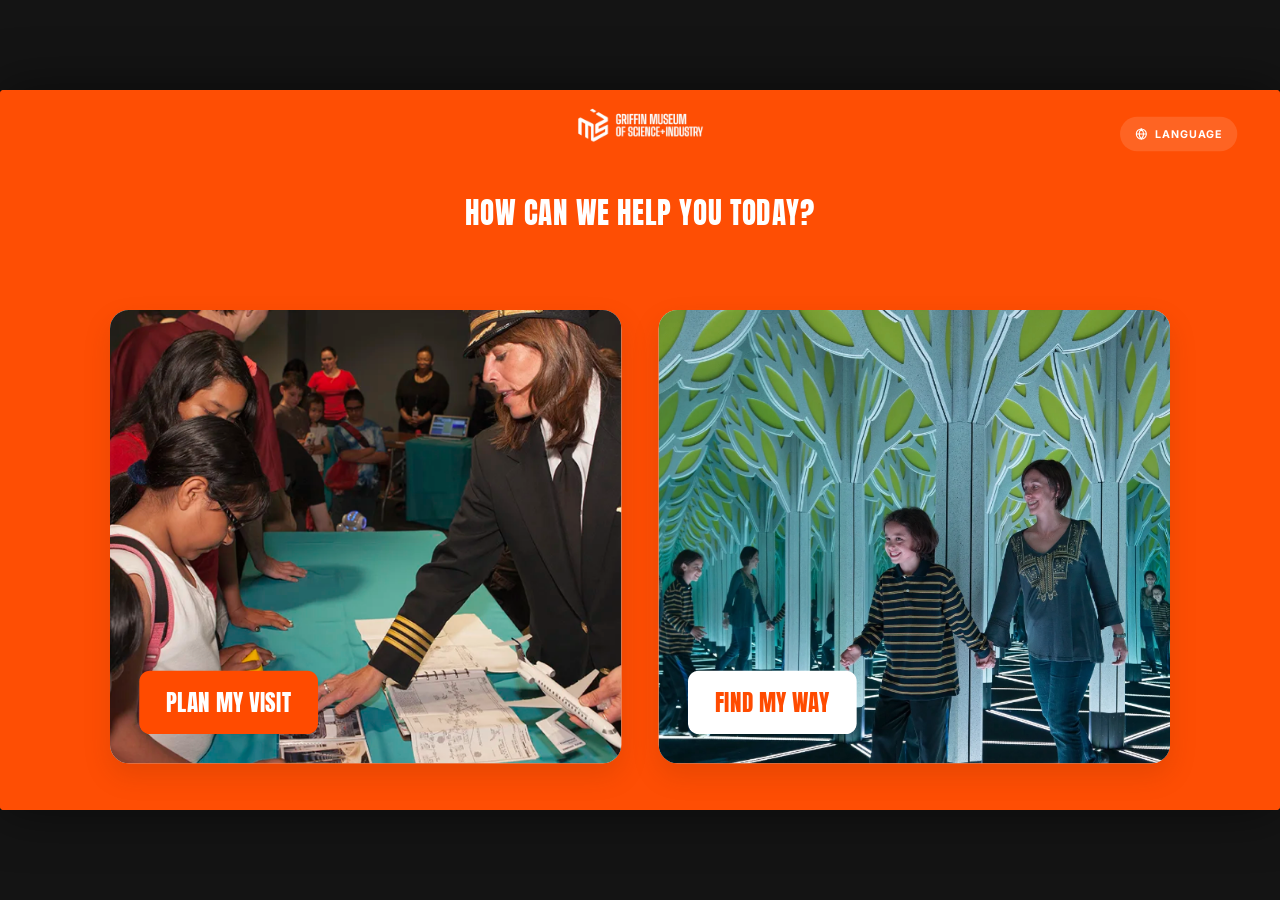
==== commit afe7e7ad: "update layout" ====
--- a/Kiosk/index.html
+++ b/Kiosk/index.html
@@ -264,7 +264,75 @@
     opacity:0; transform:scale(0.6); transition: all .2s ease;
   }
   .cat-card.selected .cat-check{ opacity:1; transform:scale(1); }
-
+/* ---------- SUBTLE CATEGORY CARD ANIMATION ---------- */
+
+.cat-card{
+  position:relative;
+  overflow:hidden;
+  transition:
+    transform .22s ease,
+    border-color .22s ease,
+    box-shadow .22s ease;
+}
+
+/* Very light orange shine */
+.cat-card::before{
+  content:"";
+  position:absolute;
+  inset:0;
+  background:linear-gradient(
+    110deg,
+    transparent 35%,
+    rgba(254,79,2,.07) 50%,
+    transparent 65%
+  );
+  transform:translateX(-120%);
+  transition:transform .55s ease;
+  pointer-events:none;
+}
+
+.cat-card > *{
+  position:relative;
+  z-index:1;
+}
+
+.cat-card:hover{
+  transform:translateY(-3px);
+  border-color:rgba(254,79,2,.55);
+  box-shadow:0 10px 22px rgba(72,28,10,.10);
+}
+
+.cat-card:hover::before{
+  transform:translateX(120%);
+}
+
+/* Small icon movement—no dramatic rotation */
+.cat-icon-wrap{
+  transition:
+    transform .22s ease,
+    box-shadow .22s ease;
+}
+
+.cat-card:hover .cat-icon-wrap{
+  transform:translateY(-2px) scale(1.04);
+  box-shadow:0 6px 12px rgba(201,56,0,.12);
+}
+
+/* Subtle selected-check reaction */
+.cat-check{
+  transition:
+    transform .2s ease,
+    box-shadow .2s ease;
+}
+
+.cat-card.selected:hover .cat-check{
+  transform:scale(1.06);
+  box-shadow:0 5px 10px rgba(201,56,0,.14);
+}
+
+.cat-card:active{
+  transform:translateY(-1px) scale(.992);
+}
 
   .ticket-badge{
     display:inline-flex;
@@ -305,7 +373,173 @@
     font-weight:800; font-size:16px; cursor:pointer; white-space:nowrap;
     background:var(--orange); color:#fff; transition: all .18s ease;
   }
+    /* Calm inline removal feedback */
+  .exhibit-card{
+    transition:
+      opacity .3s ease,
+      transform .3s ease,
+      border-color .3s ease;
+  }
+
+  .exhibit-card.is-removing{
+    opacity:0;
+    transform:translateY(-6px) scale(.985);
+    pointer-events:none;
+  }
+
+  .exhibit-card.is-removing .add-btn{
+    background:var(--orange-tint2);
+    border-color:var(--orange-tint2);
+    color:var(--orange-deep);
+    box-shadow:none;
+  }
   .add-btn.added{ background:#fff; color:var(--orange-deep); border:2px solid var(--orange); }
+.add-btn.added{
+  position:relative;
+  overflow:hidden;
+  isolation:isolate;
+  min-width:120px;
+  justify-content:center;
+
+  background:#fff;
+  color:var(--orange-deep);
+  border:2px solid var(--orange);
+
+  transition:
+    color .25s ease,
+    border-color .35s ease,
+    transform .25s ease,
+    box-shadow .25s ease;
+}
+
+/* Animated black layer */
+.add-btn.added::before{
+  content:"";
+  position:absolute;
+  inset:-1px;
+  background:var(--ink);
+
+  transform:scaleY(0);
+  transform-origin:center;
+  opacity:0;
+
+  transition:
+    transform .4s cubic-bezier(.22, 1, .36, 1),
+    opacity .25s ease;
+
+  z-index:-1;
+}
+
+/* New Remove label */
+.add-btn.added::after{
+  content:"Remove";
+  position:absolute;
+  inset:0;
+
+  display:flex;
+  align-items:center;
+  justify-content:center;
+
+  color:#fff;
+  font-weight:800;
+  font-size:16px;
+
+  opacity:0;
+  transform:translateY(10px);
+
+  transition:
+    opacity .2s ease .08s,
+    transform .35s cubic-bezier(.22, 1, .36, 1);
+}
+
+.add-btn.added svg{
+  transition:
+    opacity .2s ease,
+    transform .3s ease;
+}
+
+/* Hover animation */
+.add-btn.added:hover{
+  color:transparent;
+  border-color:var(--ink);
+  transform:translateY(-2px);
+  box-shadow:0 8px 18px rgba(38, 20, 13, .18);
+}
+
+.add-btn.added:hover::before{
+  transform:scaleY(1);
+  opacity:1;
+}
+
+.add-btn.added:hover::after{
+  opacity:1;
+  transform:translateY(0);
+}
+
+.add-btn.added:hover svg{
+  opacity:0;
+  transform:translateY(-8px) scale(.8);
+}
+
+/* Click feedback */
+.add-btn.added:active{
+  transform:translateY(0) scale(.97);
+}
+/* ADD button animation */
+.add-btn:not(.added){
+  position:relative;
+  overflow:hidden;
+  isolation:isolate;
+
+  transition:
+    color .25s ease,
+    border-color .35s ease,
+    transform .25s ease,
+    box-shadow .25s ease;
+}
+
+/* Black layer expands through the button */
+.add-btn:not(.added)::before{
+  content:"";
+  position:absolute;
+  inset:-1px;
+  background:var(--ink);
+
+  transform:scaleY(0);
+  transform-origin:center;
+  opacity:0;
+
+  transition:
+    transform .4s cubic-bezier(.22, 1, .36, 1),
+    opacity .25s ease;
+
+  z-index:-1;
+}
+
+/* Animate the plus icon */
+.add-btn:not(.added) svg{
+  transition:transform .35s cubic-bezier(.22, 1, .36, 1);
+}
+
+.add-btn:not(.added):hover{
+  color:#fff;
+  border-color:var(--ink);
+  transform:translateY(-2px);
+  box-shadow:0 8px 18px rgba(38, 20, 13, .18);
+}
+
+.add-btn:not(.added):hover::before{
+  transform:scaleY(1);
+  opacity:1;
+}
+
+.add-btn:not(.added):hover svg{
+  transform:rotate(90deg) scale(1.12);
+}
+
+.add-btn:not(.added):active{
+  transform:translateY(0) scale(.97);
+}
   .add-btn:active{ transform:scale(0.95); }
 
   .recommendation-divider{
@@ -544,7 +778,180 @@
   body.lang-rtl .result-name, body.lang-rtl .result-sub, body.lang-rtl .result-meta,
   body.lang-rtl .count-text, body.lang-rtl .count-sub, body.lang-rtl .fmw-instruct,
   body.lang-rtl .nav-card, body.lang-rtl .pill{ direction:rtl; unicode-bidi:plaintext; }
-
+    /* ---------- SUBTLE HEADER + ACTION BUTTON MOTION ---------- */
+
+  /* Remove the white separator under the top header */
+  .app-header{
+    border-bottom:none !important;
+  }
+
+  /* Remove the white outline around Back */
+  .back-btn{
+    border:none !important;
+  }
+
+  /* Shared smooth motion */
+  .back-btn,
+  .btn-primary:not(:disabled){
+    background-size:260% 100%;
+    background-position:100% 0;
+
+    transition:
+      transform .22s ease,
+      box-shadow .22s ease,
+      background-position .55s ease,
+      background-color .22s ease;
+  }
+
+  /* Back button: soft translucent-white shimmer */
+  .back-btn{
+    background-image:linear-gradient(
+      110deg,
+      rgba(255,255,255,.14) 0%,
+      rgba(255,255,255,.14) 38%,
+      rgba(255,255,255,.34) 50%,
+      rgba(255,255,255,.14) 62%,
+      rgba(255,255,255,.14) 100%
+    );
+  }
+
+  /* Bottom-right white button: subtle orange shimmer */
+  .btn-primary:not(:disabled){
+    background-image:linear-gradient(
+      110deg,
+      #ffffff 0%,
+      #ffffff 38%,
+      #ffe3d4 50%,
+      #ffffff 62%,
+      #ffffff 100%
+    );
+  }
+
+  /* Hover movement */
+  .back-btn:hover,
+  .btn-primary:not(:disabled):hover{
+    transform:translateY(-3px);
+    background-position:0 0;
+    box-shadow:
+      0 10px 22px rgba(110,35,0,.16),
+      0 0 0 3px rgba(255,255,255,.08);
+  }
+
+  /* Gentle press feedback */
+  .back-btn:active,
+  .btn-primary:not(:disabled):active{
+    transform:translateY(-1px) scale(.985);
+    box-shadow:0 5px 12px rgba(110,35,0,.12);
+  }
+    /* Keep every language button identical */
+  .lang-select,
+  .header-lang{
+    position:relative;
+    display:flex;
+    align-items:center;
+    justify-content:center;
+    gap:10px;
+
+    min-height:52px;
+    padding:14px 22px;
+    border:none;
+    border-radius:40px;
+
+    background:rgba(255,255,255,.12);
+    color:#fff;
+
+    font-family:'Inter',sans-serif;
+    font-size:16px;
+    font-weight:700;
+    line-height:1;
+    letter-spacing:1.5px;
+
+    cursor:pointer;
+    transition:background .2s ease, transform .2s ease;
+  }
+
+  .lang-select svg,
+  .header-lang svg{
+    width:20px;
+    height:20px;
+    flex:0 0 20px;
+  }
+
+  .lang-select:hover,
+  .header-lang:hover{
+    background:rgba(255,255,255,.22);
+  }
+  /* ---------- LARGER QR HANDOFF SCREEN ---------- */
+
+#screen-qr .app-body{
+  padding:40px 90px;
+}
+
+#screen-qr .qr-wrap{
+  width:100%;
+  max-width:1650px;
+  gap:110px;
+  justify-content:center;
+  align-items:stretch;
+}
+#screen-qr .qr-text{
+  display:flex;
+  flex-direction:column;
+}
+
+#screen-qr .qr-text .btn-ghost{
+  margin-top:auto;
+  align-self:flex-start;
+}
+
+#screen-qr .qr-card{
+  padding:48px;
+  border-radius:32px;
+}
+
+#screen-qr .qr-text{
+  max-width:760px;
+}
+
+#screen-qr .qr-text h2{
+  font-size:64px;
+  line-height:1.05;
+  margin-bottom:26px;
+}
+
+#screen-qr .qr-text p{
+  max-width:760px;
+  font-size:25px;
+  line-height:1.5;
+  margin-bottom:24px;
+}
+
+#screen-qr .qr-list{
+  gap:20px;
+  margin:30px 0 36px;
+}
+
+#screen-qr .qr-list li{
+  gap:18px;
+  font-size:22px;
+}
+
+#screen-qr .qr-list .num{
+  width:44px;
+  height:44px;
+  min-width:44px;
+  font-size:19px;
+}
+
+#screen-qr .btn-ghost{
+  padding:26px 42px;
+  font-size:28px;
+}
+
+#screen-qr .btn-ghost svg{
+  width:26px;
+  height:26px;
+}
 </style>
 </head>
 <body>
@@ -618,8 +1025,7 @@
         </div>
         <div class="progress" id="progress-categories"></div>
         <div class="header-lang">
-          <svg width="18" height="18" viewBox="0 0 24 24" fill="none" stroke="currentColor" stroke-width="2"><circle cx="12" cy="12" r="9"/><path d="M3 12h18"/></svg>
-          LANGUAGE
+<svg width="20" height="20" viewBox="0 0 24 24" fill="none" stroke="currentColor" stroke-width="2"><circle cx="12" cy="12" r="9"/><path d="M3 12h18M12 3c2.5 2.6 4 6 4 9s-1.5 6.4-4 9c-2.5-2.6-4-6-4-9s1.5-6.4 4-9Z"/></svg>          LANGUAGE
         </div>
       </header>
       <div class="app-body">
@@ -634,7 +1040,6 @@
           <div class="count-badge" id="catCount">0</div>
           <div>
             <div class="count-text">Categories selected</div>
-            <div class="count-sub">Choose at least one to continue</div>
           </div>
         </div>
         <button class="btn btn-primary" id="btnToRecommended" disabled>Show me exhibits →</button>
@@ -651,14 +1056,14 @@
         </div>
         <div class="progress" id="progress-recommended"></div>
         <div class="header-lang">
-          <svg width="18" height="18" viewBox="0 0 24 24" fill="none" stroke="currentColor" stroke-width="2"><circle cx="12" cy="12" r="9"/><path d="M3 12h18"/></svg>
+         <svg width="20" height="20" viewBox="0 0 24 24" fill="none" stroke="currentColor" stroke-width="2"><circle cx="12" cy="12" r="9"/><path d="M3 12h18M12 3c2.5 2.6 4 6 4 9s-1.5 6.4-4 9c-2.5-2.6-4-6-4-9s1.5-6.4 4-9Z"/></svg>
           LANGUAGE
         </div>
       </header>
       <div class="app-body">
         <div class="section-lede">
           <h2 class="display">Your visit is ready</h2>
-          <p>We built this itinerary based on your interests. Remove anything you are not interested in, or add a few extra exhibits below if you would like.</p>
+          <p>We built this itinerary based on your interests. Remove or add a few extra exhibits if you would like.</p>
         </div>
         <div class="exhibit-grid" id="recGrid"></div>
       </div>
@@ -667,64 +1072,31 @@
           <div class="count-badge" id="recCount">0</div>
           <div>
             <div class="count-text" id="recCountText">Exhibits added</div>
-            <div class="count-sub">Remove or add exhibits before reviewing</div>
           </div>
         </div>
-        <button class="btn btn-primary" id="btnToBuilder">Review my route →</button>
+        <button class="btn btn-primary" id="btnToBuilder">Generate my plan →</button>
       </div>
     </section>
 
-    <!-- ============ REVIEW ============ -->
-    <section class="screen" id="screen-review">
+    <!-- ============ QR HANDOFF ============ -->
+    <section class="screen" id="screen-qr">
       <header class="app-header">
         <div class="header-left">
           <button class="back-btn" data-back="recommended" type="button" aria-label="Go back"></button>
           <div class="header-title">
           </div>
         </div>
-        <div class="progress" id="progress-review"></div>
-        <div class="header-lang">
-          <svg width="18" height="18" viewBox="0 0 24 24" fill="none" stroke="currentColor" stroke-width="2"><circle cx="12" cy="12" r="9"/><path d="M3 12h18"/></svg>
-          LANGUAGE
-        </div>
-      </header>
-      <div class="app-body">
-        <div class="section-lede">
-          <h2 class="display">Here's your personalized route for the day</h2>
-          <p>Double check your list below. You can still remove anything before we generate your plan.</p>
-        </div>
-        <div class="review-summary" id="reviewSummary"></div>
-        <div class="review-list" id="reviewList"></div>
-      </div>
-      <div class="action-bar">
-        <div class="action-info">
-          <div>
-            <div class="count-text">Ready when you are</div>
-            <div class="count-sub">We'll generate a QR code to send this to your phone</div>
-          </div>
-        </div>
-        <button class="btn btn-primary" id="btnToQr">Generate my plan →</button>
-      </div>
-    </section>
-
-    <!-- ============ QR HANDOFF ============ -->
-    <section class="screen" id="screen-qr">
-      <header class="app-header">
-        <div class="header-left">
-          <button class="back-btn" data-back="review" type="button" aria-label="Go back"></button>
-          <div class="header-title">
-          </div>
-        </div>
         <div class="progress" id="progress-qr"></div>
         <div class="header-lang">
-          <svg width="18" height="18" viewBox="0 0 24 24" fill="none" stroke="currentColor" stroke-width="2"><circle cx="12" cy="12" r="9"/><path d="M3 12h18"/></svg>
-          LANGUAGE
+<svg width="20" height="20" viewBox="0 0 24 24" fill="none" stroke="currentColor" stroke-width="2"><circle cx="12" cy="12" r="9"/><path d="M3 12h18M12 3c2.5 2.6 4 6 4 9s-1.5 6.4-4 9c-2.5-2.6-4-6-4-9s1.5-6.4 4-9Z"/></svg>          LANGUAGE
         </div>
       </header>
       <div class="app-body">
         <div class="qr-wrap">
           <div class="qr-card">
-            <canvas id="qrCanvas" width="300" height="300" style="width:300px;height:300px;image-rendering:pixelated;border-radius:12px;"></canvas>
+            <canvas id="qrCanvas" width="430" height="430"
+              style="width:430px;height:430px;image-rendering:pixelated;border-radius:16px;">
+            </canvas>
           </div>
           <div class="qr-text">
             <h2 class="display">Scan to get your plan</h2>
@@ -912,9 +1284,15 @@
   myVisit: new Set(),
 };
 
-const FLOW = ['home','categories','recommended','review','qr'];
-const STEP_LABELS = { categories:'Interests', recommended:'Recommendations', review:'Review', qr:'Get your plan' };
-const STEP_SCREENS = ['categories','recommended','review','qr'];
+const FLOW = ['home','categories','recommended','qr'];
+
+const STEP_LABELS = {
+  categories: 'Interests',
+  recommended: 'Recommendations',
+  qr: 'Get your plan'
+};
+
+const STEP_SCREENS = ['categories','recommended','qr'];
 let current = 'home';
 
 function goTo(screenId){
@@ -938,11 +1316,6 @@
   clearTimeout(toastTimer);
   toastTimer = setTimeout(()=> t.classList.remove('show'), 2200);
 }
-
-/* ================= LANGUAGE STUB ================= */
-document.querySelectorAll('.header-lang').forEach(el=>{
-  el.addEventListener('click', ()=> showToast('English is currently selected.'));
-});
 
 /* ================= HOME ================= */
 document.getElementById('btnPlanVisit').addEventListener('click', ()=> goTo('categories'));
@@ -1071,13 +1444,32 @@
   bindAddButtons('recGrid');
   updateRecommendedBar();
 }
-function bindAddButtons(containerId){
-  document.getElementById(containerId).querySelectorAll('[data-add]').forEach(btn=>{
-    btn.addEventListener('click', (ev)=>{
+function bindAddButtons(containerId) {
+  const container = document.getElementById(containerId);
+
+  container.querySelectorAll('[data-add]').forEach(btn => {
+    btn.addEventListener('click', ev => {
       ev.stopPropagation();
+
       const id = btn.getAttribute('data-add');
-      state.myVisit.has(id) ? state.myVisit.delete(id) : state.myVisit.add(id);
-      renderRecommended();
+      const card = btn.closest('.exhibit-card');
+      const wasAdded = state.myVisit.has(id);
+
+      if (!wasAdded) {
+        state.myVisit.add(id);
+        renderRecommended();
+        return;
+      }
+
+      /* Clear inline confirmation before removing */
+      btn.innerHTML = `${icon('check', 18, 3)} Removed`;
+      btn.disabled = true;
+      card.classList.add('is-removing');
+
+      window.setTimeout(() => {
+        state.myVisit.delete(id);
+        renderRecommended();
+      }, 450);
     });
   });
 }
@@ -1086,98 +1478,12 @@
   document.getElementById('recCountText').textContent =
     state.myVisit.size===1 ? 'Exhibit on your route' : 'Exhibits on your route';
 }
-document.getElementById('btnToBuilder').addEventListener('click', ()=> { if(state.myVisit.size===0){showToast('Add at least one exhibit.');return;} goTo('review');});
-
-/* ================= REVIEW SCREEN ================= */
-function parseMinutes(t){ const n = parseInt(t); return Number.isFinite(n) ? n : 0; }
-function renderReview(){
-  const visitEx = sortByMuseumRoute(
-    Array.from(state.myVisit).map(id => EXH_BY_ID[id])
-  );
-
-  document.getElementById('reviewSummary').innerHTML = `
-    <div class="summary-card">
-      <div class="num display">${visitEx.length}</div>
-      <div class="lbl">EXHIBITS ON YOUR ROUTE</div>
-    </div>
-
-    <div class="summary-card">
-      <div class="num display">—</div>
-      <div class="lbl">ESTIMATED TOTAL TIME</div>
-    </div>
-  `;
-
-  let previousLevel = '';
-
-  const listHTML = visitEx.map((e, i) => {
-    const level =
-      e.floor === 0
-        ? 'ENTRY HALL'
-        : e.floor === 1
-        ? 'LOWER LEVEL'
-        : e.floor === 2
-        ? 'MAIN LEVEL'
-        : 'BALCONY LEVEL';
-
-    const heading = level !== previousLevel
-      ? `
-        <div style="
-          font-family:'Anton', sans-serif;
-          font-size:28px;
-          color:white;
-          margin:24px 0 4px;
-          letter-spacing:0.5px;
-        ">
-          ${level}
-        </div>
-      `
-      : '';
-
-    previousLevel = level;
-
-    return `
-      ${heading}
-
-      <div class="review-row" data-ex="${e.id}">
-        <div class="review-index">${i + 1}</div>
-
-        <div class="exhibit-icon">
-          ${icon(e.icon, 28, 2)}
-        </div>
-
-        <div style="flex:1;">
-          <div class="row-name display" style="font-size:20px;">
-            ${e.name}
-          </div>
-
-          ${e.paid
-            ? '<div class="row-meta">Additional ticket required</div>'
-            : ''
-          }
-        </div>
-
-        <button class="remove-btn" data-remove="${e.id}">
-          ${icon('x', 18, 2.6)}
-        </button>
-      </div>
-    `;
-  }).join('');
-
-  document.getElementById('reviewList').innerHTML =
-    listHTML || `<div class="empty-state">No exhibits selected yet.</div>`;
-
-  document
-    .getElementById('reviewList')
-    .querySelectorAll('[data-remove]')
-    .forEach(btn => {
-      btn.addEventListener('click', () => {
-        state.myVisit.delete(btn.getAttribute('data-remove'));
-        renderReview();
-      });
-    });
-}
-document.getElementById('btnToQr').addEventListener('click', ()=>{
-  if(state.myVisit.size===0){ showToast('Add at least one exhibit before generating your plan.'); return; }
+document.getElementById('btnToBuilder').addEventListener('click', () => {
+  if (state.myVisit.size === 0) {
+    showToast('Add at least one exhibit before generating your plan.');
+    return;
+  }
+
   goTo('qr');
 });
 
@@ -1238,7 +1544,6 @@
 function renderScreen(id){
   if(id==='categories'){ renderCategories(); updateCategoryBar(); renderProgress('progress-categories','categories'); }
   if(id==='recommended'){ renderRecommended(); renderProgress('progress-recommended','recommended'); }
-    if(id==='review'){ renderReview(); renderProgress('progress-review','review'); }
   if(id==='qr'){ drawQr(); renderProgress('progress-qr','qr'); }
 }
 
@@ -1398,7 +1703,7 @@
       "That destination no longer exists.": "Ese destino ya no existe.",
       "That destination isn’t available right now.": "Ese destino no está disponible ahora.",
       "This kiosk hasn’t been set up yet. Please ask a staff member for directions.": "Este quiosco aún no está configurado. Pida indicaciones al personal.",
-      "We couldn’t find a step-free route to that destination. Please ask a staff member for assistance.": "No encontramos una ruta sin escaleras a ese destino. Pida ayuda al personal.",
+      "We couldn’t find An accessible route to that destination. Please ask a staff member for assistance.": "No encontramos una ruta sin escaleras a ese destino. Pida ayuda al personal.",
       "We couldn’t find a walking route to that destination right now. Please ask a staff member for assistance.": "No encontramos una ruta a pie a ese destino. Pida ayuda al personal.",
       "You’re already here — this kiosk is at that destination.": "Ya está aquí: este quiosco está en ese destino.",
       "We couldn’t map that route. Please ask a staff member for assistance.": "No pudimos trazar esa ruta. Pida ayuda al personal.",
@@ -1410,7 +1715,7 @@
       "Information Desk": "Mostrador de información",
       "Coat Check": "Guardarropa",
       "Water Fountain": "Fuente de agua",
-      "Accessible Restrooms": "Baños accesibles",
+      " accessible Restrooms": "Baños accesibles",
       "Main Museum Exit": "Salida principal del museo",
       "Parking Garage Entrance": "Entrada al garaje",
       "LANGUAGE": "IDIOMA",
@@ -1465,9 +1770,9 @@
       "Guest Services": "Servicios al visitante",
       "Plan Your Route": "Planifique su ruta",
       "Review your destination, then choose how you would like to get there.": "Revise su destino y elija cómo desea llegar.",
-      "Would you like a step-free route?": "¿Desea una ruta sin escaleras?",
-      "A step-free route avoids stairs, using elevators and ramps instead.": "Una ruta sin escaleras usa ascensores y rampas.",
-      "Yes, step-free route": "Sí, ruta sin escaleras",
+      "Would you like An accessible route?": "¿Desea una ruta sin escaleras?",
+      "An accessible route avoids stairs, using elevators and ramps instead.": "Una ruta sin escaleras usa ascensores y rampas.",
+      "Yes, accessible route": "Sí, ruta sin escaleras",
       "Avoids stairs — elevators and ramps only.": "Evita las escaleras: solo ascensores y rampas.",
       "No preference": "Sin preferencia",
       "Show me the most direct route.": "Muéstreme la ruta más directa.",
@@ -1627,7 +1932,7 @@
       "That destination no longer exists.": "Ten cel już nie istnieje.",
       "That destination isn’t available right now.": "Ten cel jest obecnie niedostępny.",
       "This kiosk hasn’t been set up yet. Please ask a staff member for directions.": "Ten kiosk nie został jeszcze skonfigurowany. Poproś obsługę o wskazówki.",
-      "We couldn’t find a step-free route to that destination. Please ask a staff member for assistance.": "Nie znaleźliśmy trasy bez schodów do tego celu. Poproś obsługę o pomoc.",
+      "We couldn’t find An accessible route to that destination. Please ask a staff member for assistance.": "Nie znaleźliśmy trasy bez schodów do tego celu. Poproś obsługę o pomoc.",
       "We couldn’t find a walking route to that destination right now. Please ask a staff member for assistance.": "Nie znaleźliśmy trasy pieszej do tego celu. Poproś obsługę o pomoc.",
       "You’re already here — this kiosk is at that destination.": "Już tu jesteś — ten kiosk znajduje się w tym miejscu.",
       "We couldn’t map that route. Please ask a staff member for assistance.": "Nie udało się wyznaczyć tej trasy. Poproś obsługę o pomoc.",
@@ -1639,7 +1944,7 @@
       "Information Desk": "Punkt informacyjny",
       "Coat Check": "Szatnia",
       "Water Fountain": "Poidełko",
-      "Accessible Restrooms": "Toalety dla niepełnosprawnych",
+      " accessible Restrooms": "Toalety dla niepełnosprawnych",
       "Main Museum Exit": "Główne wyjście z muzeum",
       "Parking Garage Entrance": "Wjazd do garażu",
       "LANGUAGE": "JĘZYK",
@@ -1694,9 +1999,9 @@
       "Guest Services": "Obsługa gości",
       "Plan Your Route": "Zaplanuj trasę",
       "Review your destination, then choose how you would like to get there.": "Sprawdź cel, a następnie wybierz sposób dotarcia.",
-      "Would you like a step-free route?": "Czy chcesz trasę bez schodów?",
-      "A step-free route avoids stairs, using elevators and ramps instead.": "Trasa bez schodów korzysta z wind i podjazdów.",
-      "Yes, step-free route": "Tak, trasa bez schodów",
+      "Would you like An accessible route?": "Czy chcesz trasę bez schodów?",
+      "An accessible route avoids stairs, using elevators and ramps instead.": "Trasa bez schodów korzysta z wind i podjazdów.",
+      "Yes, accessible route": "Tak, trasa bez schodów",
       "Avoids stairs — elevators and ramps only.": "Bez schodów — tylko windy i podjazdy.",
       "No preference": "Bez preferencji",
       "Show me the most direct route.": "Pokaż najkrótszą trasę.",
@@ -1856,7 +2161,7 @@
       "That destination no longer exists.": "لم تعد هذه الوجهة موجودة.",
       "That destination isn’t available right now.": "هذه الوجهة غير متاحة حالياً.",
       "This kiosk hasn’t been set up yet. Please ask a staff member for directions.": "لم يتم إعداد هذا الكشك بعد. يرجى سؤال أحد الموظفين.",
-      "We couldn’t find a step-free route to that destination. Please ask a staff member for assistance.": "لم نتمكن من إيجاد مسار بدون درج إلى هذه الوجهة. يرجى طلب المساعدة من الموظفين.",
+      "We couldn’t find An accessible route to that destination. Please ask a staff member for assistance.": "لم نتمكن من إيجاد مسار بدون درج إلى هذه الوجهة. يرجى طلب المساعدة من الموظفين.",
       "We couldn’t find a walking route to that destination right now. Please ask a staff member for assistance.": "لم نتمكن من إيجاد مسار مشي إلى هذه الوجهة. يرجى طلب المساعدة من الموظفين.",
       "You’re already here — this kiosk is at that destination.": "أنت هنا بالفعل — هذا الكشك في تلك الوجهة.",
       "We couldn’t map that route. Please ask a staff member for assistance.": "تعذّر رسم هذا المسار. يرجى طلب المساعدة من الموظفين.",
@@ -1868,7 +2173,7 @@
       "Information Desk": "مكتب الاستعلامات",
       "Coat Check": "حفظ المعاطف",
       "Water Fountain": "نافورة مياه",
-      "Accessible Restrooms": "دورات مياه لذوي الاحتياجات",
+      " accessible Restrooms": "دورات مياه لذوي الاحتياجات",
       "Main Museum Exit": "المخرج الرئيسي للمتحف",
       "Parking Garage Entrance": "مدخل مرآب السيارات",
       "LANGUAGE": "اللغة",
@@ -1923,9 +2228,9 @@
       "Guest Services": "خدمة الزوار",
       "Plan Your Route": "خطّط مسارك",
       "Review your destination, then choose how you would like to get there.": "راجع وجهتك ثم اختر طريقة الوصول.",
-      "Would you like a step-free route?": "هل تريد مساراً بدون درج؟",
-      "A step-free route avoids stairs, using elevators and ramps instead.": "المسار بدون درج يستخدم المصاعد والمنحدرات.",
-      "Yes, step-free route": "نعم، مسار بدون درج",
+      "Would you like An accessible route?": "هل تريد مساراً بدون درج؟",
+      "An accessible route avoids stairs, using elevators and ramps instead.": "المسار بدون درج يستخدم المصاعد والمنحدرات.",
+      "Yes, accessible route": "نعم، مسار بدون درج",
       "Avoids stairs — elevators and ramps only.": "بدون درج — مصاعد ومنحدرات فقط.",
       "No preference": "لا تفضيل",
       "Show me the most direct route.": "أرني المسار الأقصر.",
@@ -2085,7 +2390,7 @@
       "That destination no longer exists.": "Cette destination n’existe plus.",
       "That destination isn’t available right now.": "Cette destination n’est pas disponible actuellement.",
       "This kiosk hasn’t been set up yet. Please ask a staff member for directions.": "Cette borne n’est pas encore configurée. Demandez au personnel.",
-      "We couldn’t find a step-free route to that destination. Please ask a staff member for assistance.": "Aucun itinéraire sans marches n’a été trouvé. Demandez de l’aide au personnel.",
+      "We couldn’t find An accessible route to that destination. Please ask a staff member for assistance.": "Aucun itinéraire sans marches n’a été trouvé. Demandez de l’aide au personnel.",
       "We couldn’t find a walking route to that destination right now. Please ask a staff member for assistance.": "Aucun itinéraire piéton n’a été trouvé. Demandez de l’aide au personnel.",
       "You’re already here — this kiosk is at that destination.": "Vous y êtes déjà — cette borne est à cette destination.",
       "We couldn’t map that route. Please ask a staff member for assistance.": "Impossible de tracer cet itinéraire. Demandez de l’aide au personnel.",
@@ -2097,7 +2402,7 @@
       "Information Desk": "Point d’information",
       "Coat Check": "Vestiaire",
       "Water Fountain": "Fontaine à eau",
-      "Accessible Restrooms": "Toilettes accessibles",
+      " accessible Restrooms": "Toilettes  accessibles",
       "Main Museum Exit": "Sortie principale du musée",
       "Parking Garage Entrance": "Entrée du parking",
       "LANGUAGE": "LANGUE",
@@ -2152,9 +2457,9 @@
       "Guest Services": "Accueil des visiteurs",
       "Plan Your Route": "Planifiez votre itinéraire",
       "Review your destination, then choose how you would like to get there.": "Vérifiez votre destination, puis choisissez comment vous y rendre.",
-      "Would you like a step-free route?": "Souhaitez-vous un itinéraire sans marches ?",
-      "A step-free route avoids stairs, using elevators and ramps instead.": "Un itinéraire sans marches utilise les ascenseurs et les rampes.",
-      "Yes, step-free route": "Oui, itinéraire sans marches",
+      "Would you like An accessible route?": "Souhaitez-vous un itinéraire sans marches ?",
+      "An accessible route avoids stairs, using elevators and ramps instead.": "Un itinéraire sans marches utilise les ascenseurs et les rampes.",
+      "Yes, accessible route": "Oui, itinéraire sans marches",
       "Avoids stairs — elevators and ramps only.": "Sans escaliers — ascenseurs et rampes uniquement.",
       "No preference": "Aucune préférence",
       "Show me the most direct route.": "Montrez-moi l’itinéraire le plus direct.",
@@ -2295,7 +2600,7 @@
 
   /* ---- language menu, built for every LANGUAGE button ---- */
   function buildMenus() {
-    Array.prototype.forEach.call(document.querySelectorAll(".lang-select"), function (btn) {
+    Array.prototype.forEach.call(document.querySelectorAll(".lang-select, .header-lang"), function (btn) {
       if (btn.__langWired) return;
       btn.__langWired = true;
 
